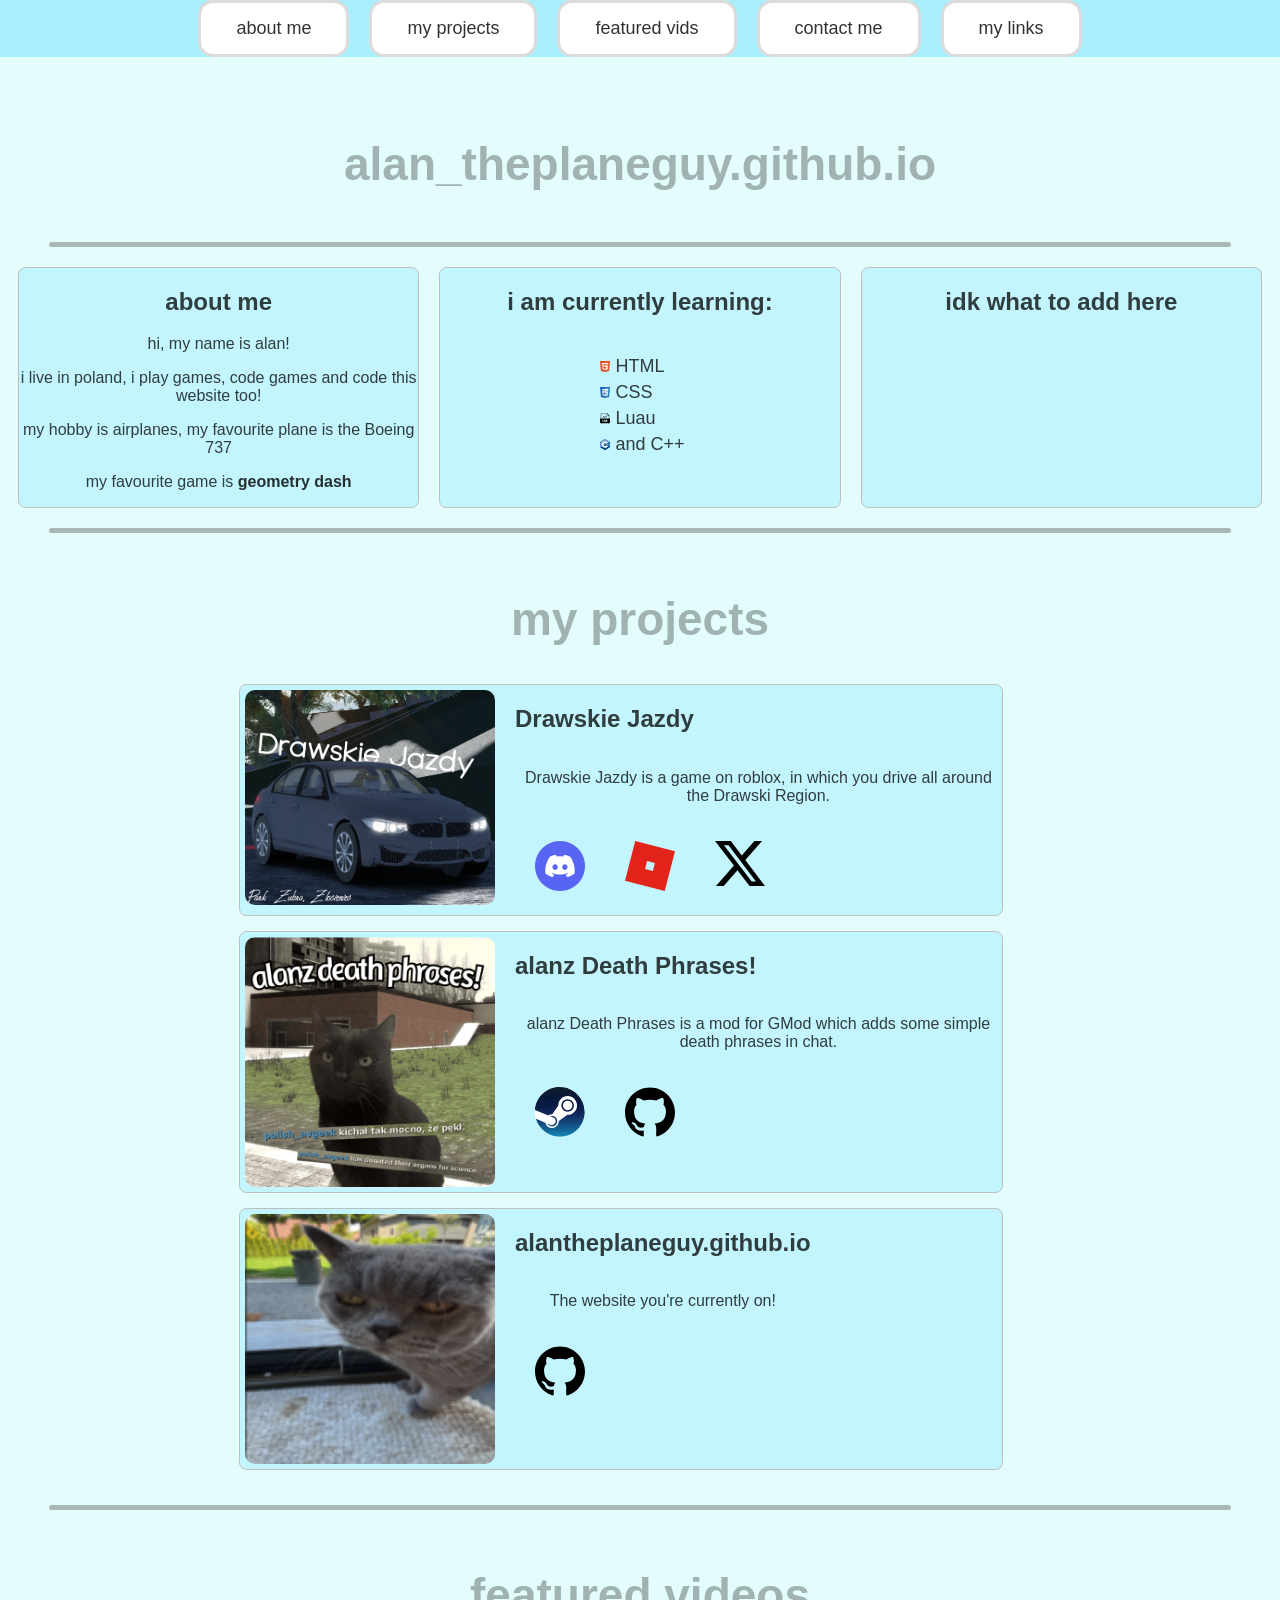
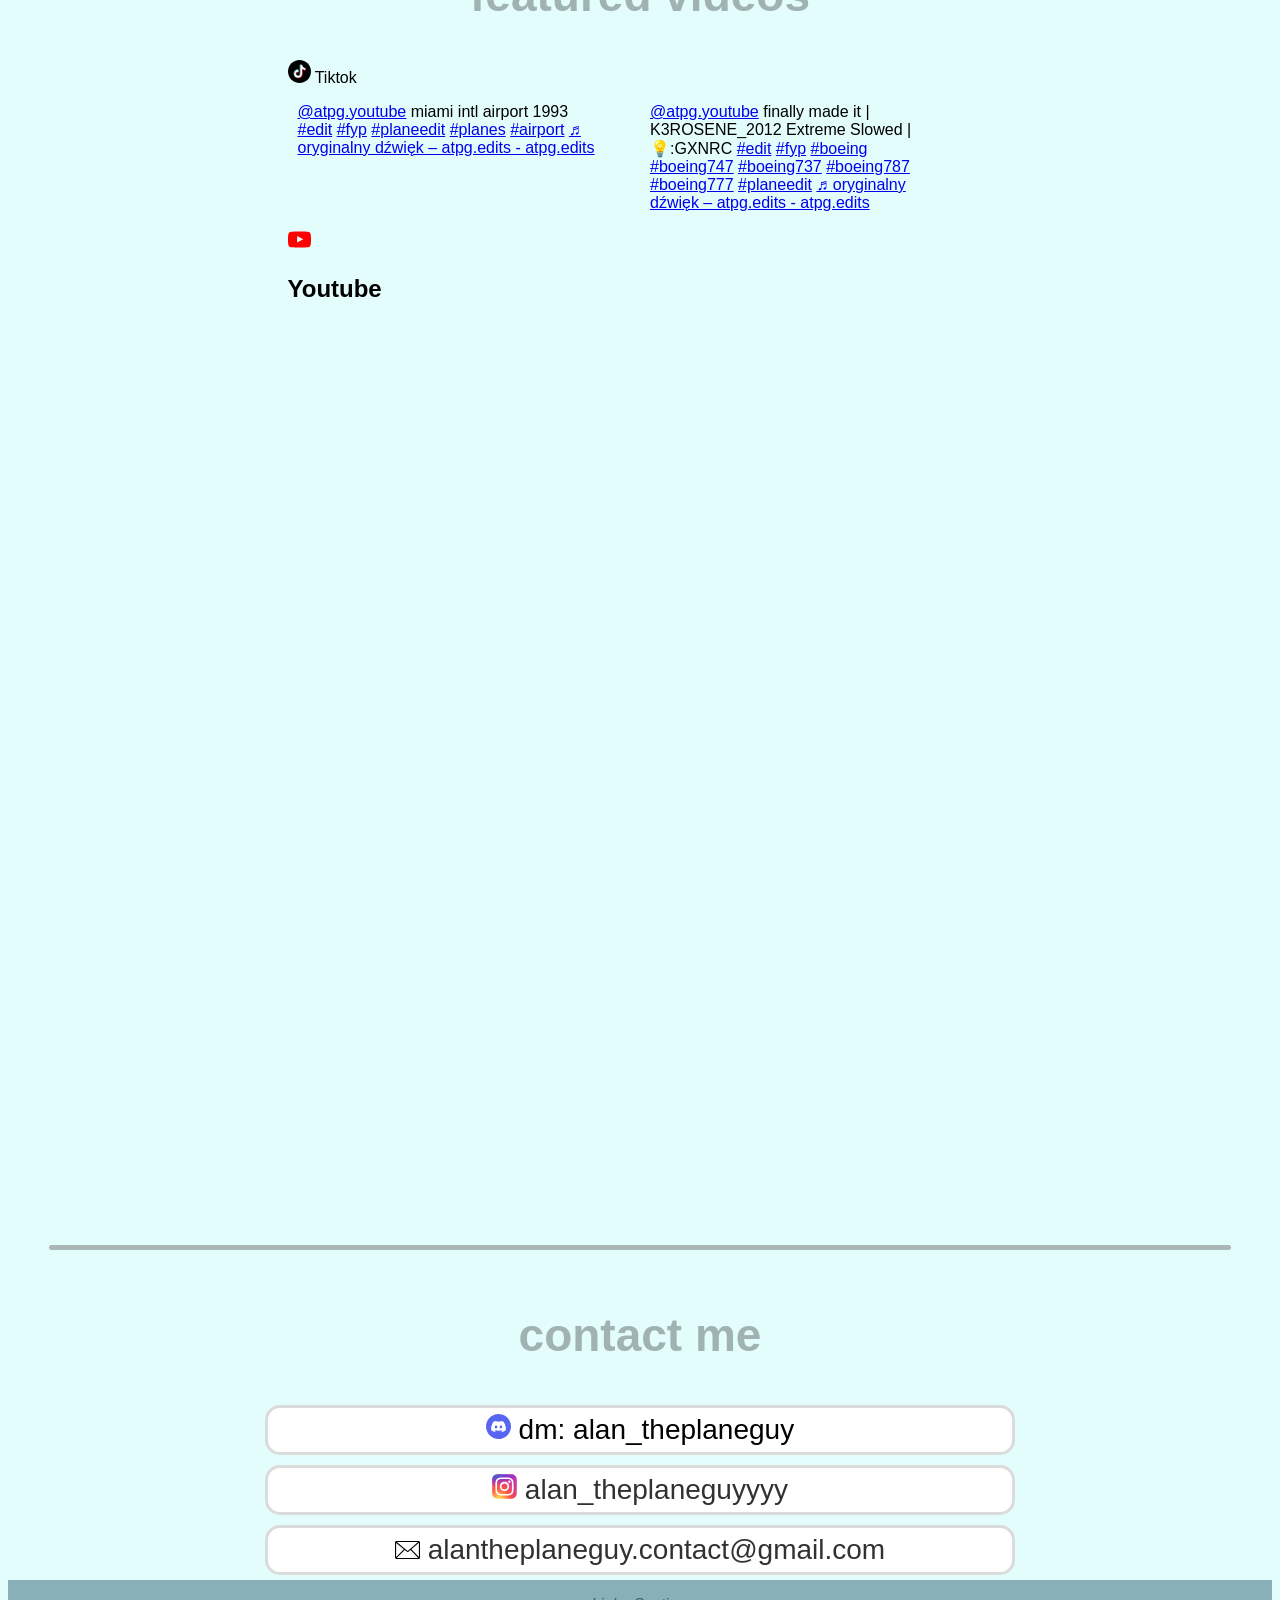
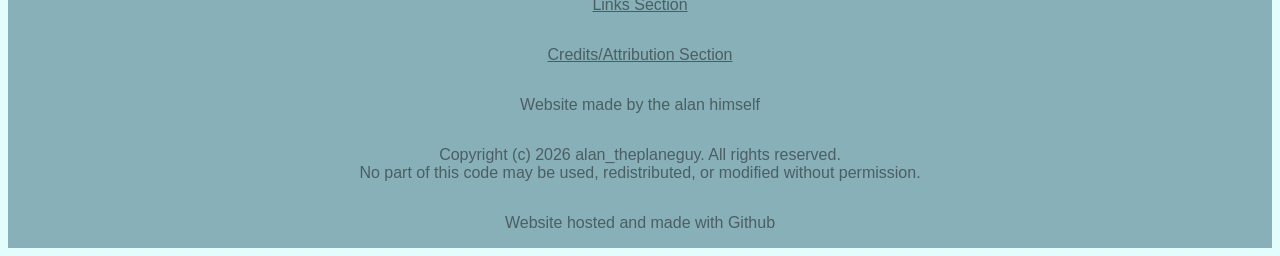
==== index.html @ 132adcf1 "added new links" ====
<!DOCTYPE html>
<html lang="en">
<head>
    <meta charset="UTF-8">
    <meta name="viewport" content="width=device-width, initial-scale=1.0">
    <title>alan_theplaneguy</title>
    <link rel="stylesheet" href="/assets/styles/index-styles.css">
    <link rel="icon" href="/assets/icons/favicon (1).ico">
</head>
<body>
    <header>
        <button class="headerbutton" id="aboutme"><a href="#aboutmesection" class="nobluelink">about me</a></button>
        <button class="headerbutton" id="projects"><a href="#myprojectspage" class="nobluelink">my projects</a></button>
        <button class="headerbutton" id="featuredvid"><a href="#featuredvidspage" class="nobluelink">featured vids</a></button>
        <button class="headerbutton" id="contact"><a href="#contactmepage" class="nobluelink">contact me</a></button>
        <button class="headerbutton" id="links"><a href="/links/" class="nobluelink">my links</a></button>
    </header>
    <main>
        <div class="main-container">
        <br><h1>alan_theplaneguy.github.io</h1>
            <hr class="divider">
            <section id="aboutmesection" class="aboutmesection">
                <article id="aboutme" class="aboutme">
                    <h2>about me</h2>
                    <p>hi, my name is alan!</p>
                    <p>i live in poland, i play games, code games and code this website too!</p>
                    <p>my hobby is airplanes, my favourite plane is the Boeing 737</p>
                    <p>my favourite game is <a class="nobluelink"href="https://geometrydash.com/"><b>geometry dash</b></a></p>
                </article>
                <article id="learning" class="aboutme">
                    <h2>i am currently learning:</h2>
                    <ul class="list_learning">
                       <li><image src="/assets/icons/html-icon.svg" width="10"> HTML</image></li>
                        <li><image src="/assets/icons/css-icon.svg" width="10"> CSS</image></li>
                        <li><image src="/assets/icons/lua-code-file-black-icon.svg" width="10"> Luau</image></li>
                        <li><image src="/assets/icons/c-plus-plus-programming-language-icon.svg" width="10"> and C++</image></li>
                    </ul>
                </article>
                <article class="aboutme" id="idk">
                    <h2>idk what to add here</h2>
                </article>
            </section>
            <hr class="divider">
            <section class="myprojectspage" id="myprojectspage">
                <H1>my projects</H1>
                <article class="project">
                    <image src="/assets/icons/logo 2.png" width="250px" class="projectlogo"></image>
                    <div class="projectinfo">
                        <h2 class="projectname">Drawskie Jazdy</h2>
                        <p>Drawskie Jazdy is a game on roblox, in which you drive all around the Drawski Region.</p>
                        <div class="divlinks">
                            <a href="https://discord.gg/pBj2AbWa4a" class="linkproject" target="_blank"><image src="/assets/icons/discord-round-color-icon.svg" width="50"></image></a>
                            <a href="https://www.roblox.com/games/13662614888/Drawskie-Jazdy" class="linkproject" target="_blank"><image src="/assets/icons/roblox-icon.svg" width="50"></image></a>
                            <a href="https://x.com/drjazdyofficial" class="linkproject" target="_blank"><image src="/assets/icons/x-social-media-black-icon.svg" width="50"></image></a>
                        </div>
                    </div>
                </article>
                <article class="project">
                    <image src="/assets/icons/alanzdeathphrases (1).png" width="250px" class="projectlogo"></image>
                    <div class="projectinfo">
                        <h2 class="projectname">alanz Death Phrases!</h2>
                        <p>alanz Death Phrases is a mod for GMod which adds some simple death phrases in chat.</p>
                        <div class="divlinks">
                            <a href="https://steamcommunity.com/sharedfiles/filedetails/?id=3716630164" class="linkproject" target="_blank"><image src="/assets/icons/steam-icon.svg" width="50"></image></a>
                            <a href="https://github.com/alantheplaneguy/alanz_death_phrases" class="linkproject" target="_blank"><image src="/assets/icons/github-icon.svg" width="50"></image></a>
                        </div>
                    </div>
                </article>
                <article class="project">
                    <image src="/assets/icons/favicon (1).ico" width="250px" class="projectlogo"></image>
                    <div class="projectinfo">
                        <h2 class="projectname">alantheplaneguy.github.io</h2>
                        <p>The website you're currently on!</p>
                        <div class="divlinks">
                            <a href="https://github.com/alantheplaneguy/alantheplaneguy.github.io" class="linkproject" target="_blank"><image src="/assets/icons/github-icon.svg" width="50"></image></a>
                        </div>
                    </div>
                </article>
            </section>
            <hr class="divider">
            <section class="featuredvidspage" id="featuredvidspage">
                <h1>featured videos</h1>
                <img src="/assets/icons/tiktok-circle-icon.svg" width="23px"> Tiktok</img>
                <div class="tiktokvids">
                    <blockquote class="tiktok-embed" cite="https://www.tiktok.com/@atpg.youtube/video/7612339380472057110" data-video-id="7612339380472057110" style="max-width: 302.5px;min-width: 162.5px;" > <section> <a target="_blank" title="@atpg.youtube" href="https://www.tiktok.com/@atpg.youtube?refer=embed">@atpg.youtube</a> miami intl airport 1993 <a title="edit" target="_blank" href="https://www.tiktok.com/tag/edit?refer=embed">#edit</a>  <a title="fyp" target="_blank" href="https://www.tiktok.com/tag/fyp?refer=embed">#fyp</a> <a title="planeedit" target="_blank" href="https://www.tiktok.com/tag/planeedit?refer=embed">#planeedit</a> <a title="planes" target="_blank" href="https://www.tiktok.com/tag/planes?refer=embed">#planes</a> <a title="airport" target="_blank" href="https://www.tiktok.com/tag/airport?refer=embed">#airport</a> <a target="_blank" title="♬ oryginalny dźwięk – atpg.edits - atpg.edits" href="https://www.tiktok.com/music/oryginalny-dźwięk-–-atpgedits-7612339407684635414?refer=embed">♬ oryginalny dźwięk – atpg.edits - atpg.edits</a> </section> </blockquote> <script async src="https://www.tiktok.com/embed.js"></script>
                    <blockquote class="tiktok-embed" cite="https://www.tiktok.com/@atpg.youtube/video/7565917881108581654" data-video-id="7565917881108581654" style="max-width: 302.5px;min-width: 162.5px;" > <section> <a target="_blank" title="@atpg.youtube" href="https://www.tiktok.com/@atpg.youtube?refer=embed">@atpg.youtube</a> finally made it | K3ROSENE_2012 Extreme Slowed |💡:GXNRC <a title="edit" target="_blank" href="https://www.tiktok.com/tag/edit?refer=embed">#edit</a> <a title="fyp" target="_blank" href="https://www.tiktok.com/tag/fyp?refer=embed">#fyp</a> <a title="boeing" target="_blank" href="https://www.tiktok.com/tag/boeing?refer=embed">#boeing</a> <a title="boeing747" target="_blank" href="https://www.tiktok.com/tag/boeing747?refer=embed">#boeing747</a> <a title="boeing737" target="_blank" href="https://www.tiktok.com/tag/boeing737?refer=embed">#boeing737</a> <a title="boeing787" target="_blank" href="https://www.tiktok.com/tag/boeing787?refer=embed">#boeing787</a> <a title="boeing777" target="_blank" href="https://www.tiktok.com/tag/boeing777?refer=embed">#boeing777</a> <a title="planeedit" target="_blank" href="https://www.tiktok.com/tag/planeedit?refer=embed">#planeedit</a> <a target="_blank" title="♬ oryginalny dźwięk – atpg.edits - atpg.edits" href="https://www.tiktok.com/music/oryginalny-dźwięk-–-atpgedits-7565917896883358467?refer=embed">♬ oryginalny dźwięk – atpg.edits - atpg.edits</a> </section> </blockquote> <script async src="https://www.tiktok.com/embed.js"></script>
                </div>
                <img src="/assets/icons/youtube-color-icon.svg" width="23px"><h2> Youtube</h2>
                <iframe width="100%" height="447" src="https://www.youtube.com/embed/-WZX5RlYn74" title="𝒪𝐿𝐻𝒜 𝑀𝐸𝒩𝒮𝒜𝒢𝐸𝑀 (𝒮𝐿𝒪𝒲𝐸𝒟)" frameborder="0" allow="accelerometer; autoplay; clipboard-write; encrypted-media; gyroscope; picture-in-picture; web-share" referrerpolicy="strict-origin-when-cross-origin" allowfullscreen></iframe>
                <iframe width="100%" height="447" src="https://www.youtube.com/embed/l5VG5KeiKns" title="goin #classic today 🎻" frameborder="0" allow="accelerometer; autoplay; clipboard-write; encrypted-media; gyroscope; picture-in-picture; web-share" referrerpolicy="strict-origin-when-cross-origin" allowfullscreen></iframe>
            </section>
            <hr class="divider">
            <section class="contactmepage" id="contactmepage">
                <H1>contact me</H1>
                <div class="contact-container">
                    <button class="contactmelink"><img src="assets/icons/discord-round-color-icon.svg" width="25px"> dm: alan_theplaneguy</button>
                    <button class="contactmelink"><a href="https://www.instagram.com/alan_theplaneguyyyy/" class="nobluelink" target="_blank"><img src="assets/icons/ig-instagram-icon.svg" width="25px"> alan_theplaneguyyyy</a></button>
                    <button class="contactmelink"><img src="assets/icons/envelope-line-icon.svg" width="25px"><a href="mailto:alantheplaneguy.contact@gmail.com" class="nobluelink"> alantheplaneguy.contact@gmail.com</a></button>
                </div>
            </section>
        </div>
    <footer>
        <a class="footerlinks" href="/links/"><p>Links Section</p></a>
        <a class="footerlinks" href="/attributions/"><p>Credits/Attribution Section</p></a>
        <a class="footerlinks"><p>Website made by the alan himself</p></a>
        <a class="footerlinks"><p>Copyright (c) 2026 alan_theplaneguy. All rights reserved. <br>No part of this code may be used, redistributed, or modified without permission.</p></a>
        <a class="footerlinks"><p>Website hosted and made with Github</p></a>
    </footer>
    </main>
</body>
</html>
---- assets/styles/index-styles.css ----
html {
    background-color: rgba(74, 247, 238, 0.151);
    font-family: 'Franklin Gothic Medium', 'Arial Narrow', Arial, sans-serif;
}

body {
    padding-top: 80px;
}

.main-container {
    display: flex;
    flex-direction: column;
    align-items: center;
    width: 100%;
    max-width: 1500px;
    margin: 0 auto;
    padding: 0 10px;
    box-sizing: border-box;
}

h1 {
    text-align: center;
    font-size: 46px;
    font: bold;
    color: rgba(0, 0, 0, 0.295);
    transition: transform 0.2s ease-in-out;
}

h1:hover {
    transform: scale(1.05);
}

header {
    align-items: center;
    justify-content: center;
    display: flex;
    position: fixed;
    top: 0;
    left: 0;
    width: 100%;
    z-index: 1000;
    background-color: rgba(87, 216, 255, 0.406);
    padding: 10px 0,
}

.headerbutton {
    appearance: none;
    margin: 0px 10px;
    padding: 15px 35px;
    border: 3px solid rgba(193, 193, 193, 0.571) !important;
    border-radius: 15px;
    font-size: large;
    border: 10px;
    background-color: rgb(255, 255, 255);
    transition: transform 0.2s ease-in-out;
}

.headerbutton:hover {
    transform: scale(1.05)
}

.divider {
    border: none;
    height: 5px;
    background-color: rgba(128, 128, 128, 0.555);
    border-radius: 10px;
    margin: 20px 0;
    width: 95%;
    max-width: 1500px;
}

article {
    border: 1.5px rgb(190, 190, 190) solid;
    border-radius: 7.5px;
    background-color: rgba(87, 216, 255, 0.235);
    text-align: center;
    color: rgba(0, 0, 0, 0.751);
    max-width: 500px;
    transition: transform 0.2s ease-in-out;
    
}

article:hover {
    transform: scale(1.025)
}

.aboutme {
    text-align: center;
}

.nobluelink:link {
    text-decoration: none;
    color: rgba(0, 0, 0, 0.808)
}

.nobluelink:visited {
    text-decoration: none;
    color: rgba(0, 0, 0, 0.808)
}

p {
    font-style: normal;
}

li {
    margin: 5px;
    font-size: 18px;
}

.list_learning {
    display: inline-block;
    text-align: left;
    list-style-type: none;
    padding: 0 0 0 5px;
}

article {
    flex: 1;
}

.aboutmesection {
    display: flex;
    flex-wrap: wrap;
    justify-content: center;
    gap: 20px;
    width: 100%;
}

.projectlogo {
    margin: 5px 5px;
    border-radius: 10px;
}

.projecttext {
    text-align: center;
    display: flex;
}

.project {
    display: flex;
    align-items: flex-start;
    gap: 15px;
    flex-direction: row;
    width: 95%;
    max-width: 800px;
    margin: 15px 0;
}


.projectname {
    display: flex;
}

.projectinfo {
    display: flex;
    flex-direction: column;
    text-align: center;
}

.divlinks {
    display: flex;
    flex-direction: row;
}

.linkproject {
    transition: transform 0.2s;
    margin: 20px;
}

.linkproject:hover {
    transform: scale(1.2);
}

.tiktok-embed {
    display: flex;
    flex-direction: row;
    margin-left: 10px;
}

.tiktokvids {
    display: flex;
    flex-direction: row;
}

.contact-container{
    display: flex;
    flex-direction: column;
}

.contactmelink {
    margin: 5px 10px;
    width: 750px;
    height: 50px;
    border: 3px solid rgba(193, 193, 193, 0.571) !important;
    border-radius: 15px;
    background-color: white;
    transition: transform 0.2s ease-in-out;
    font-size: 28px;
}

.contactmelink:hover {
    transform: scale(1.05);
}

footer {
    background-color: rgba(0, 65, 85, 0.406);
    display: flex;
    flex-direction: column;
    text-align: center;
}

.footerlinks {
    color: rgba(33, 33, 33, 0.571)
}
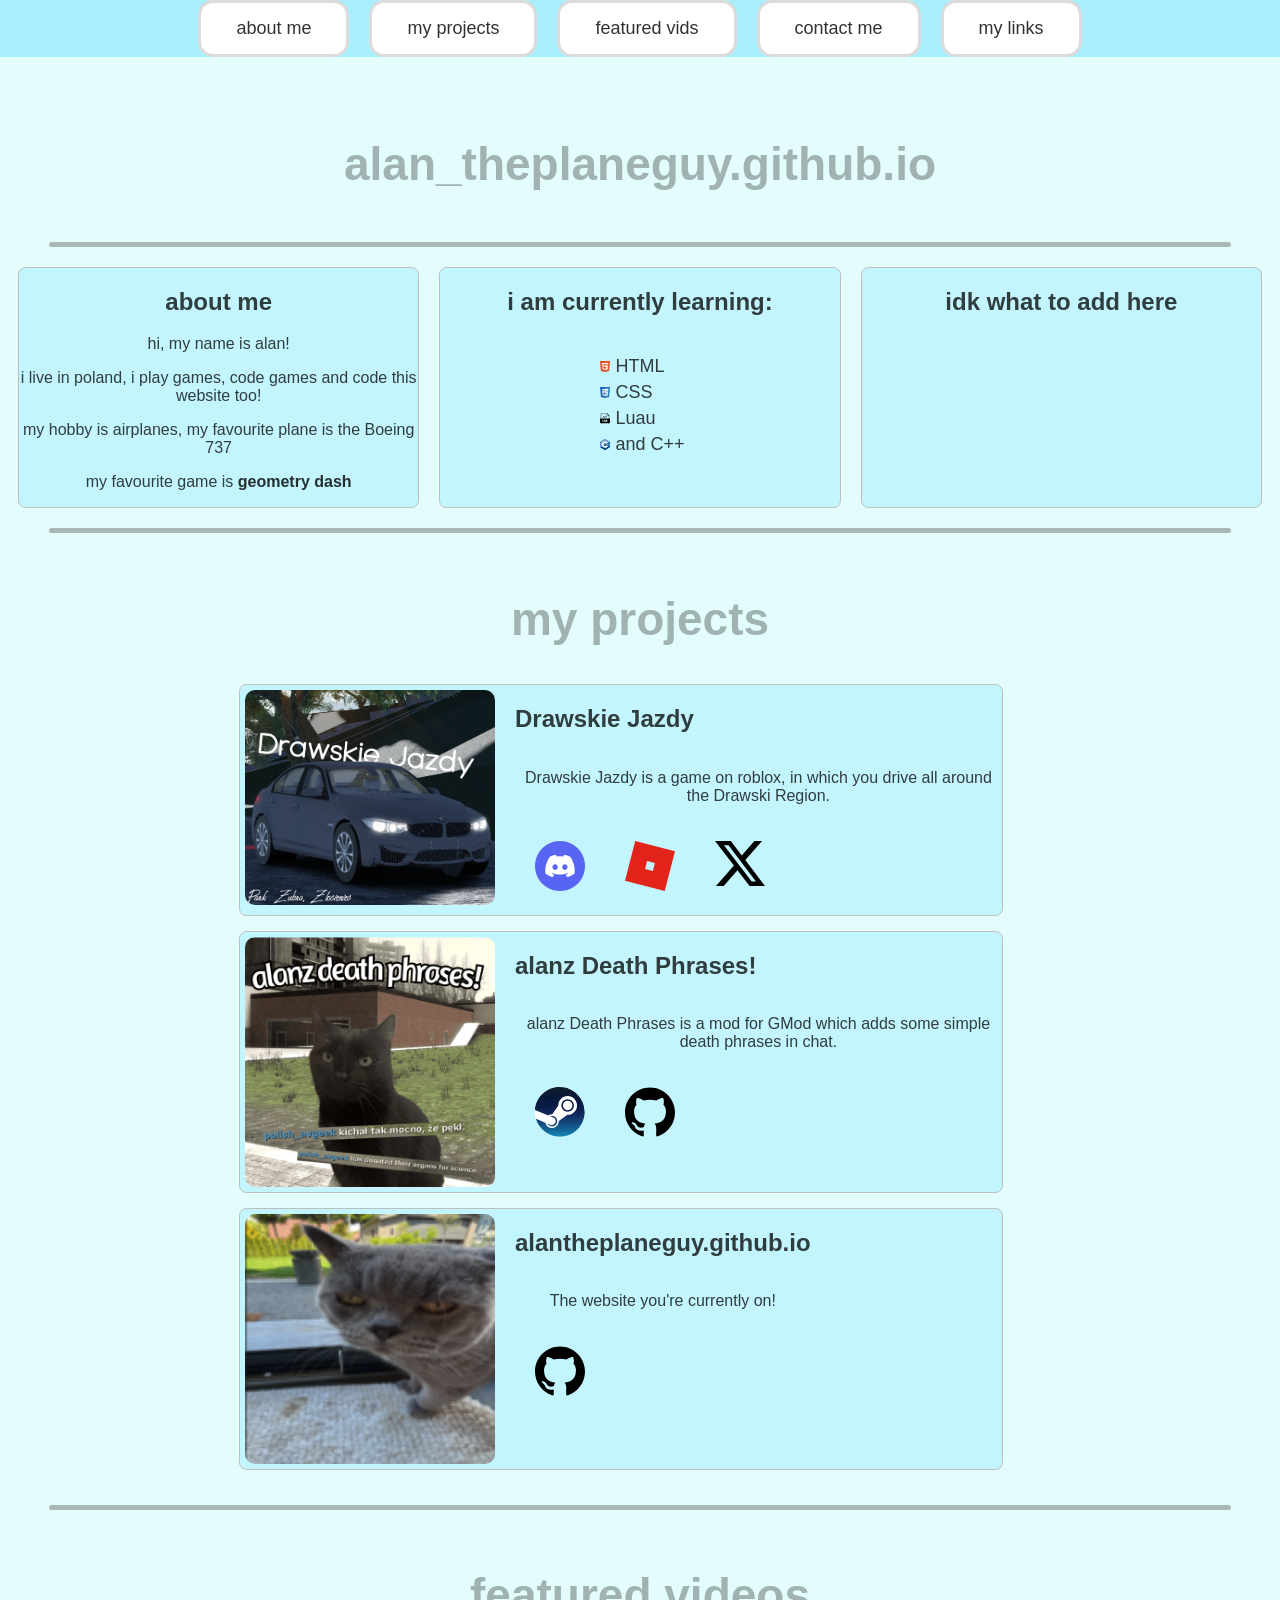
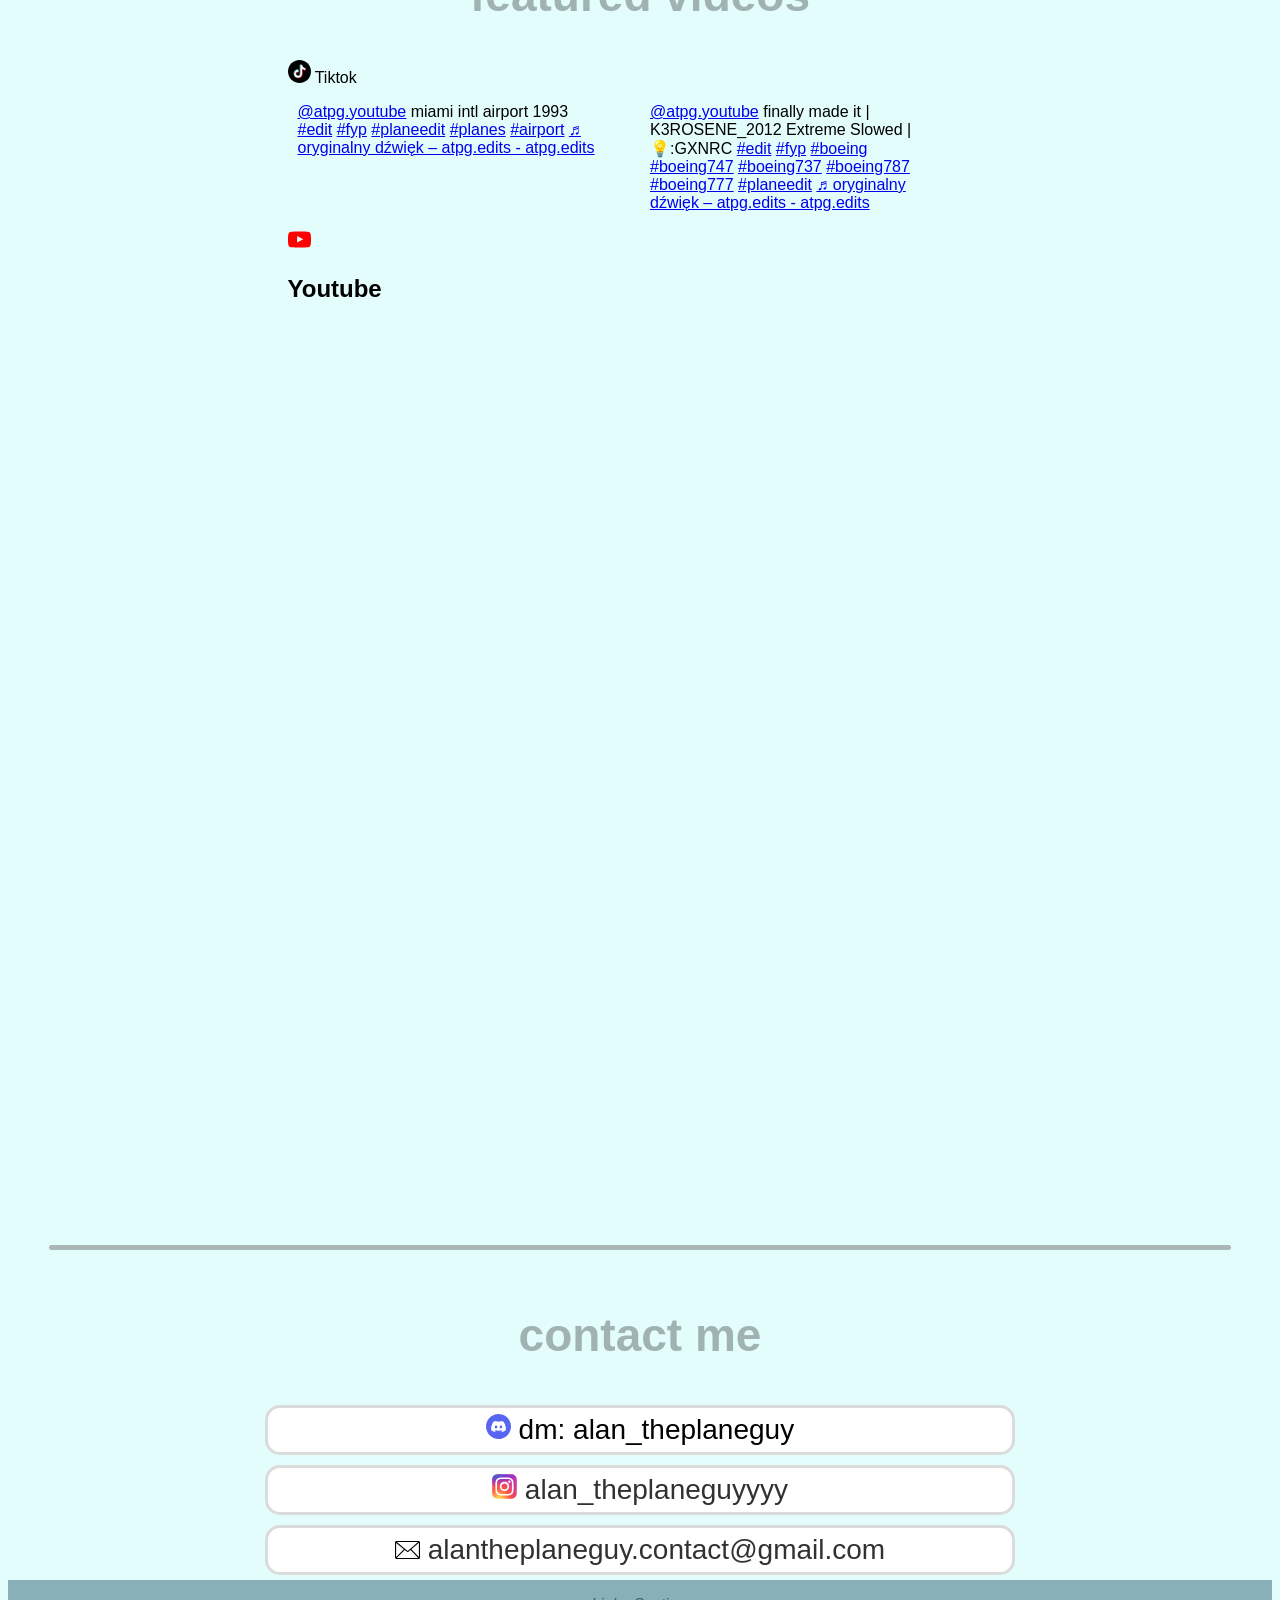
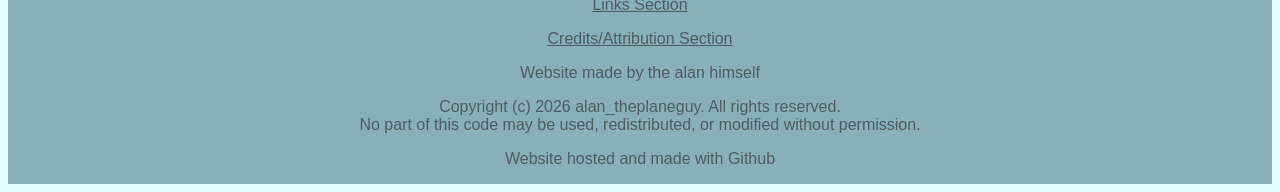
==== commit 5f95166c: "tried to make embed for website" ====
--- a/index.html
+++ b/index.html
@@ -100,11 +100,13 @@
             </section>
         </div>
     <footer>
-        <a class="footerlinks" href="/links/"><p>Links Section</p></a>
-        <a class="footerlinks" href="/attributions/"><p>Credits/Attribution Section</p></a>
-        <a class="footerlinks"><p>Website made by the alan himself</p></a>
-        <a class="footerlinks"><p>Copyright (c) 2026 alan_theplaneguy. All rights reserved. <br>No part of this code may be used, redistributed, or modified without permission.</p></a>
-        <a class="footerlinks"><p>Website hosted and made with Github</p></a>
+        <div class="footerdiv">
+            <a class="footerlinks" href="/links/"><p>Links Section</p></a>
+            <a class="footerlinks" href="/attributions/"><p>Credits/Attribution Section</p></a>
+            <a class="footerlinks"><p>Website made by the alan himself</p></a>
+            <a class="footerlinks"><p>Copyright (c) 2026 alan_theplaneguy. All rights reserved. <br>No part of this code may be used, redistributed, or modified without permission.</p></a>
+            <a class="footerlinks"><p>Website hosted and made with Github</p></a>
+        </div>
     </footer>
     </main>
 </body>
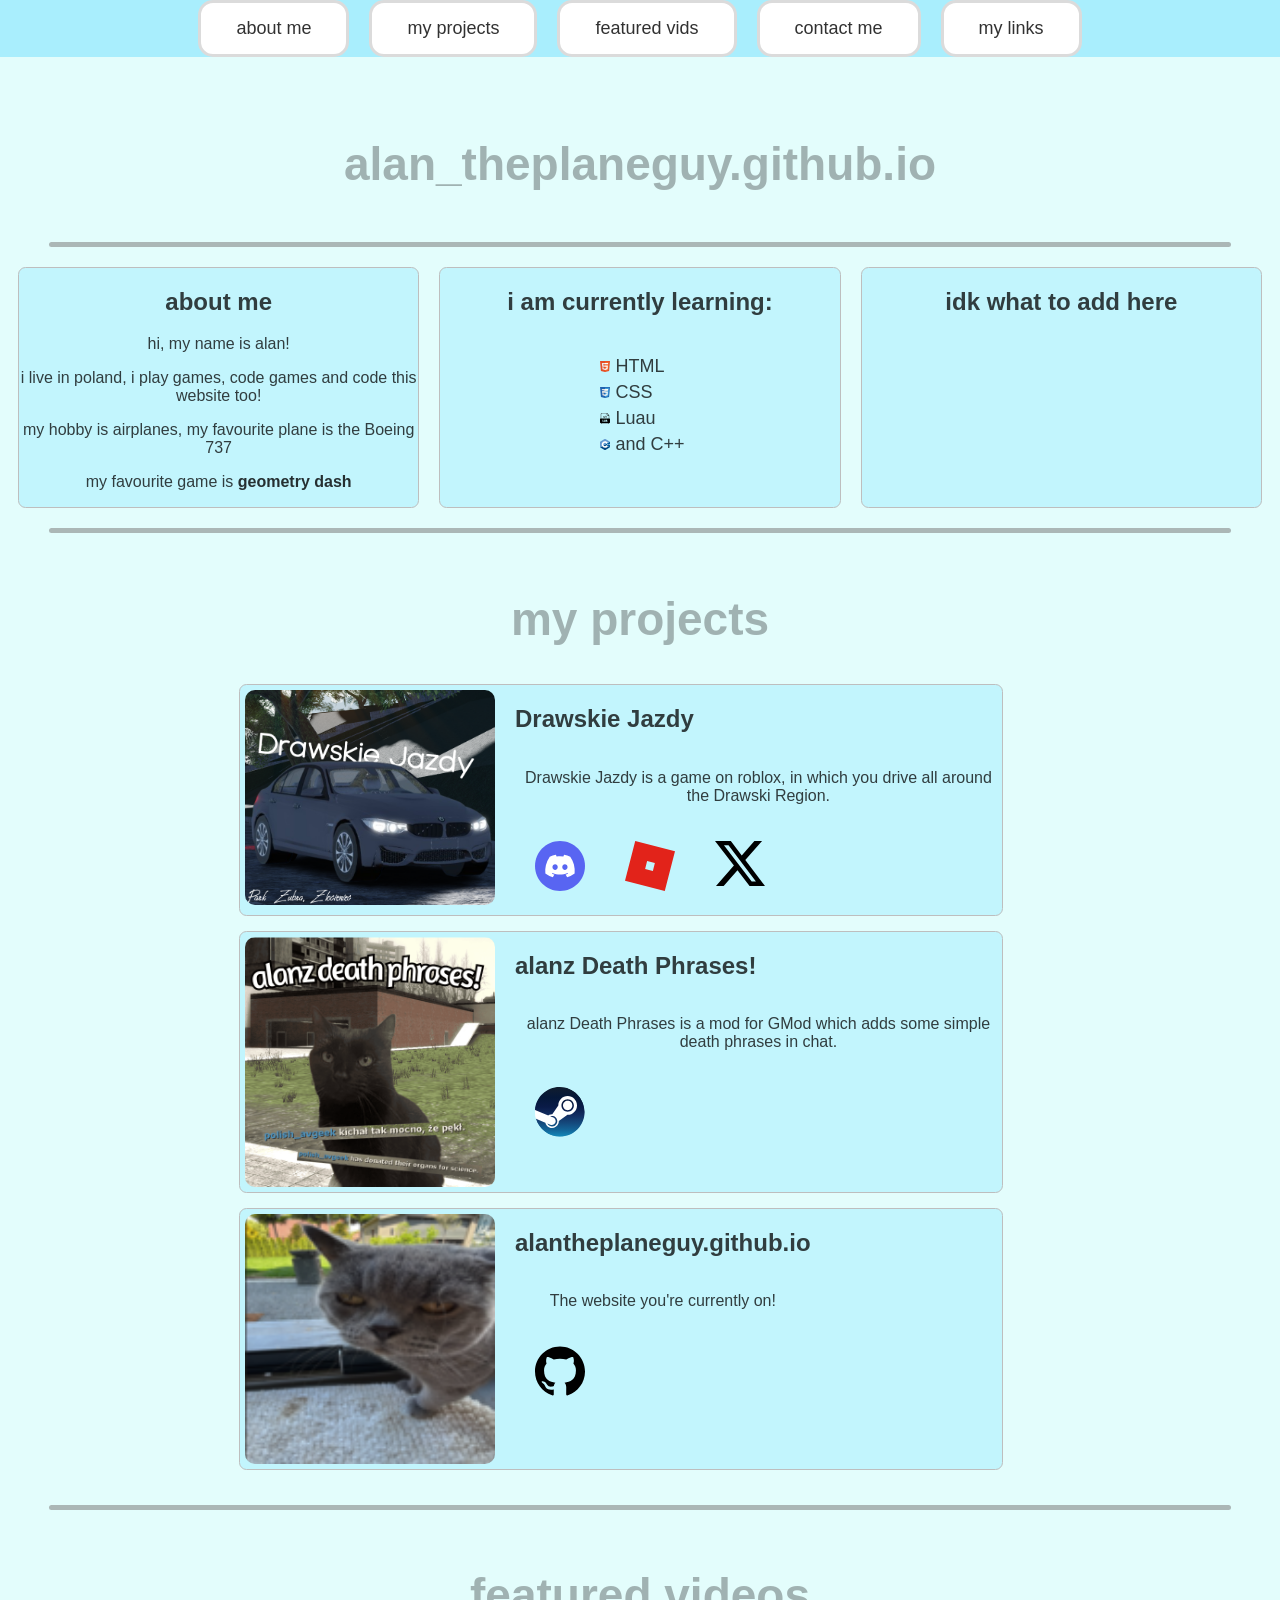
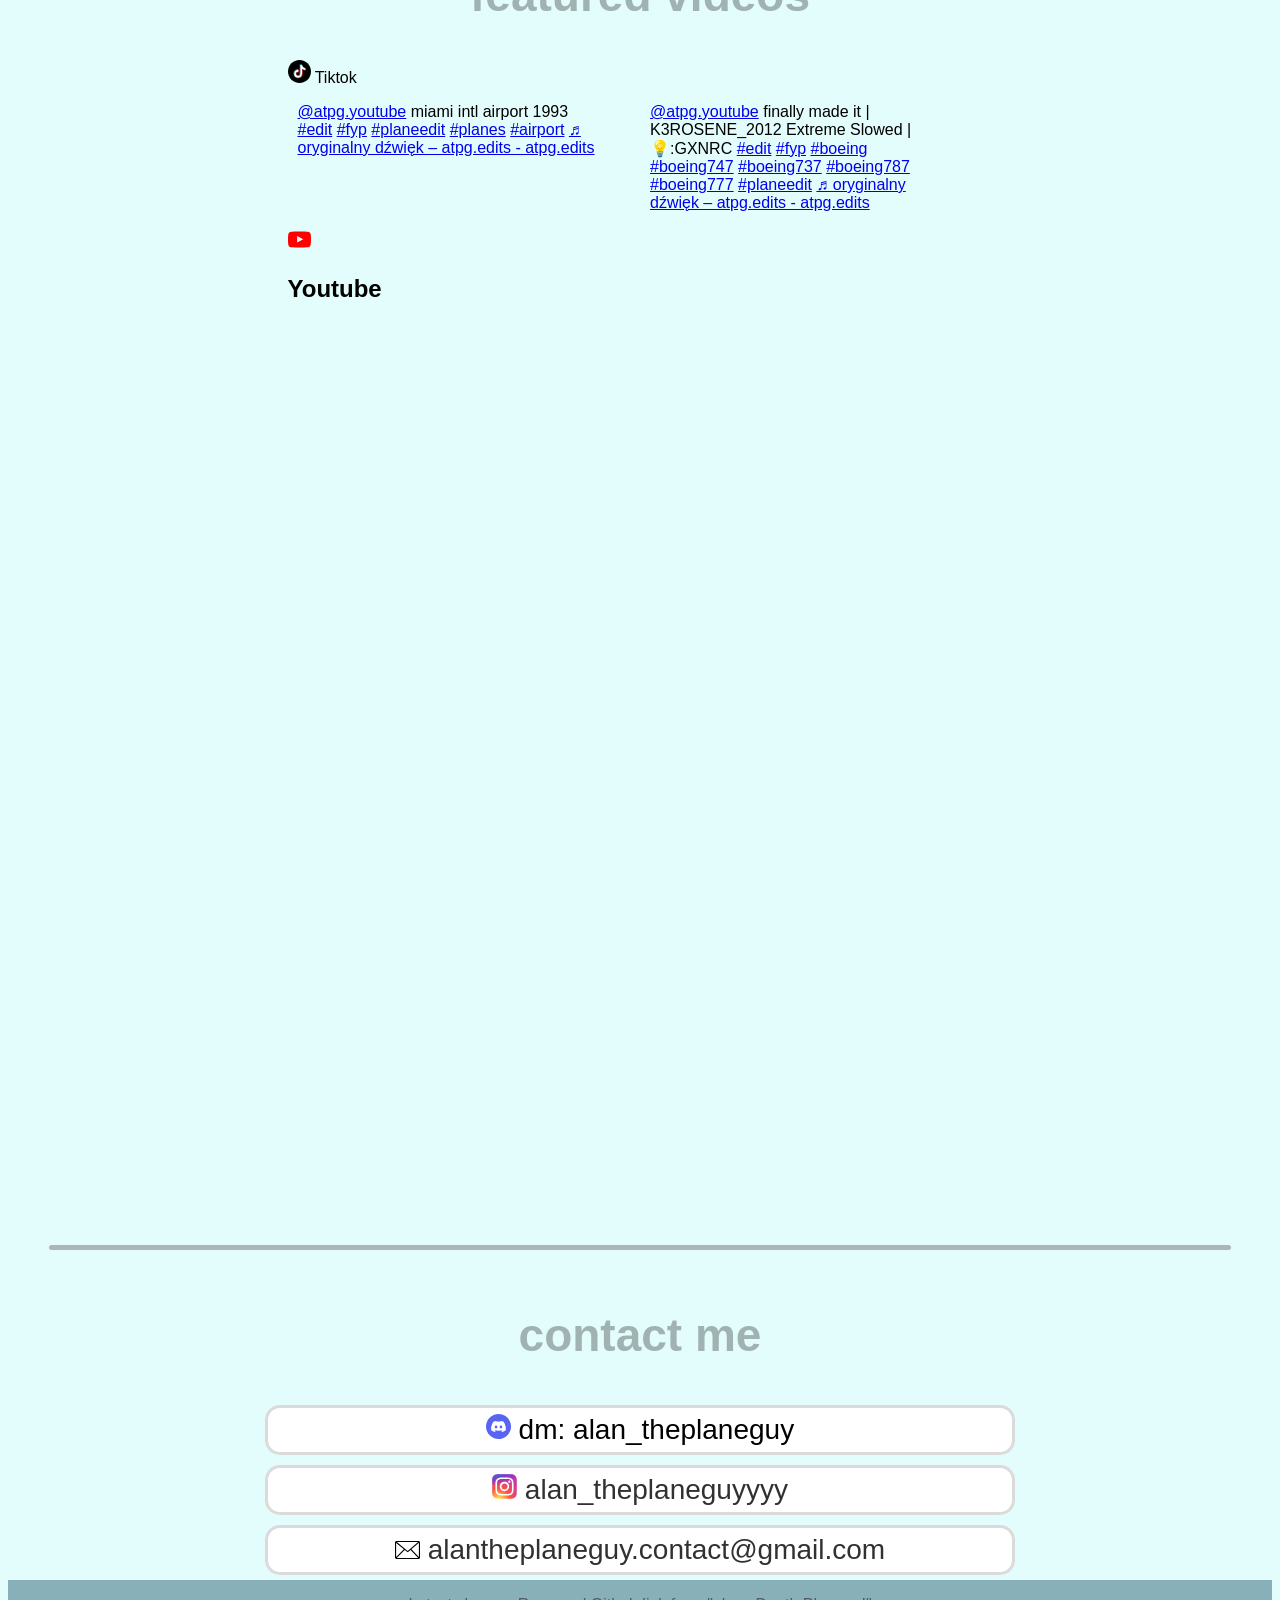
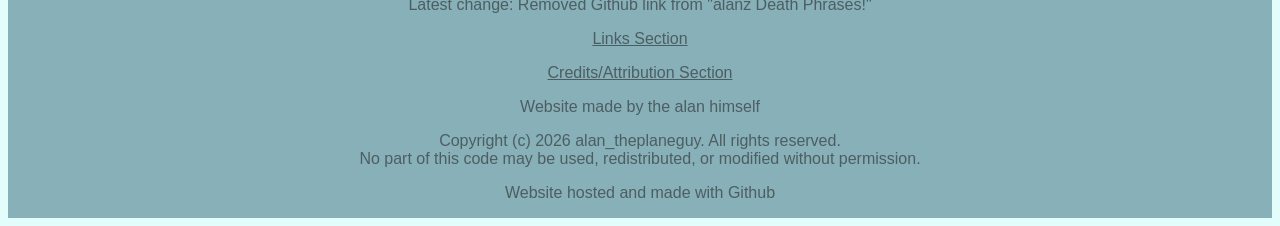
==== commit ca66f2bd: "removed github link from alanz death phrases and added last change text in the footer" ====
--- a/index.html
+++ b/index.html
@@ -6,6 +6,13 @@
     <title>alan_theplaneguy</title>
     <link rel="stylesheet" href="/assets/styles/index-styles.css">
     <link rel="icon" href="/assets/icons/favicon (1).ico">
+    <meta property="og:site_name" content="alantheplaneguy.github.io">
+    <meta property="og:title" content="welcome to alantheplaneguy.github.io!">
+    <meta property="og:description" content="here you can find some information about me, my links, my projects and ways to contact me too!">
+    <meta property="og:url" content="https://alantheplaneguy.github.io">
+    <meta property="og:image" content="https://alantheplaneguy.github.io/assets/icons/faviconbutjpeg.jpeg">
+    <meta name="twitter:card" content="summary_large_image">
+    <meta name="theme-color" content="#c2f5fd">
 </head>
 <body>
     <header>
@@ -62,7 +69,6 @@
                         <p>alanz Death Phrases is a mod for GMod which adds some simple death phrases in chat.</p>
                         <div class="divlinks">
                             <a href="https://steamcommunity.com/sharedfiles/filedetails/?id=3716630164" class="linkproject" target="_blank"><image src="/assets/icons/steam-icon.svg" width="50"></image></a>
-                            <a href="https://github.com/alantheplaneguy/alanz_death_phrases" class="linkproject" target="_blank"><image src="/assets/icons/github-icon.svg" width="50"></image></a>
                         </div>
                     </div>
                 </article>
@@ -101,6 +107,7 @@
         </div>
     <footer>
         <div class="footerdiv">
+            <a class="footerlinks"><p>Latest change: Removed Github link from "alanz Death Phrases!"</p></a>
             <a class="footerlinks" href="/links/"><p>Links Section</p></a>
             <a class="footerlinks" href="/attributions/"><p>Credits/Attribution Section</p></a>
             <a class="footerlinks"><p>Website made by the alan himself</p></a>
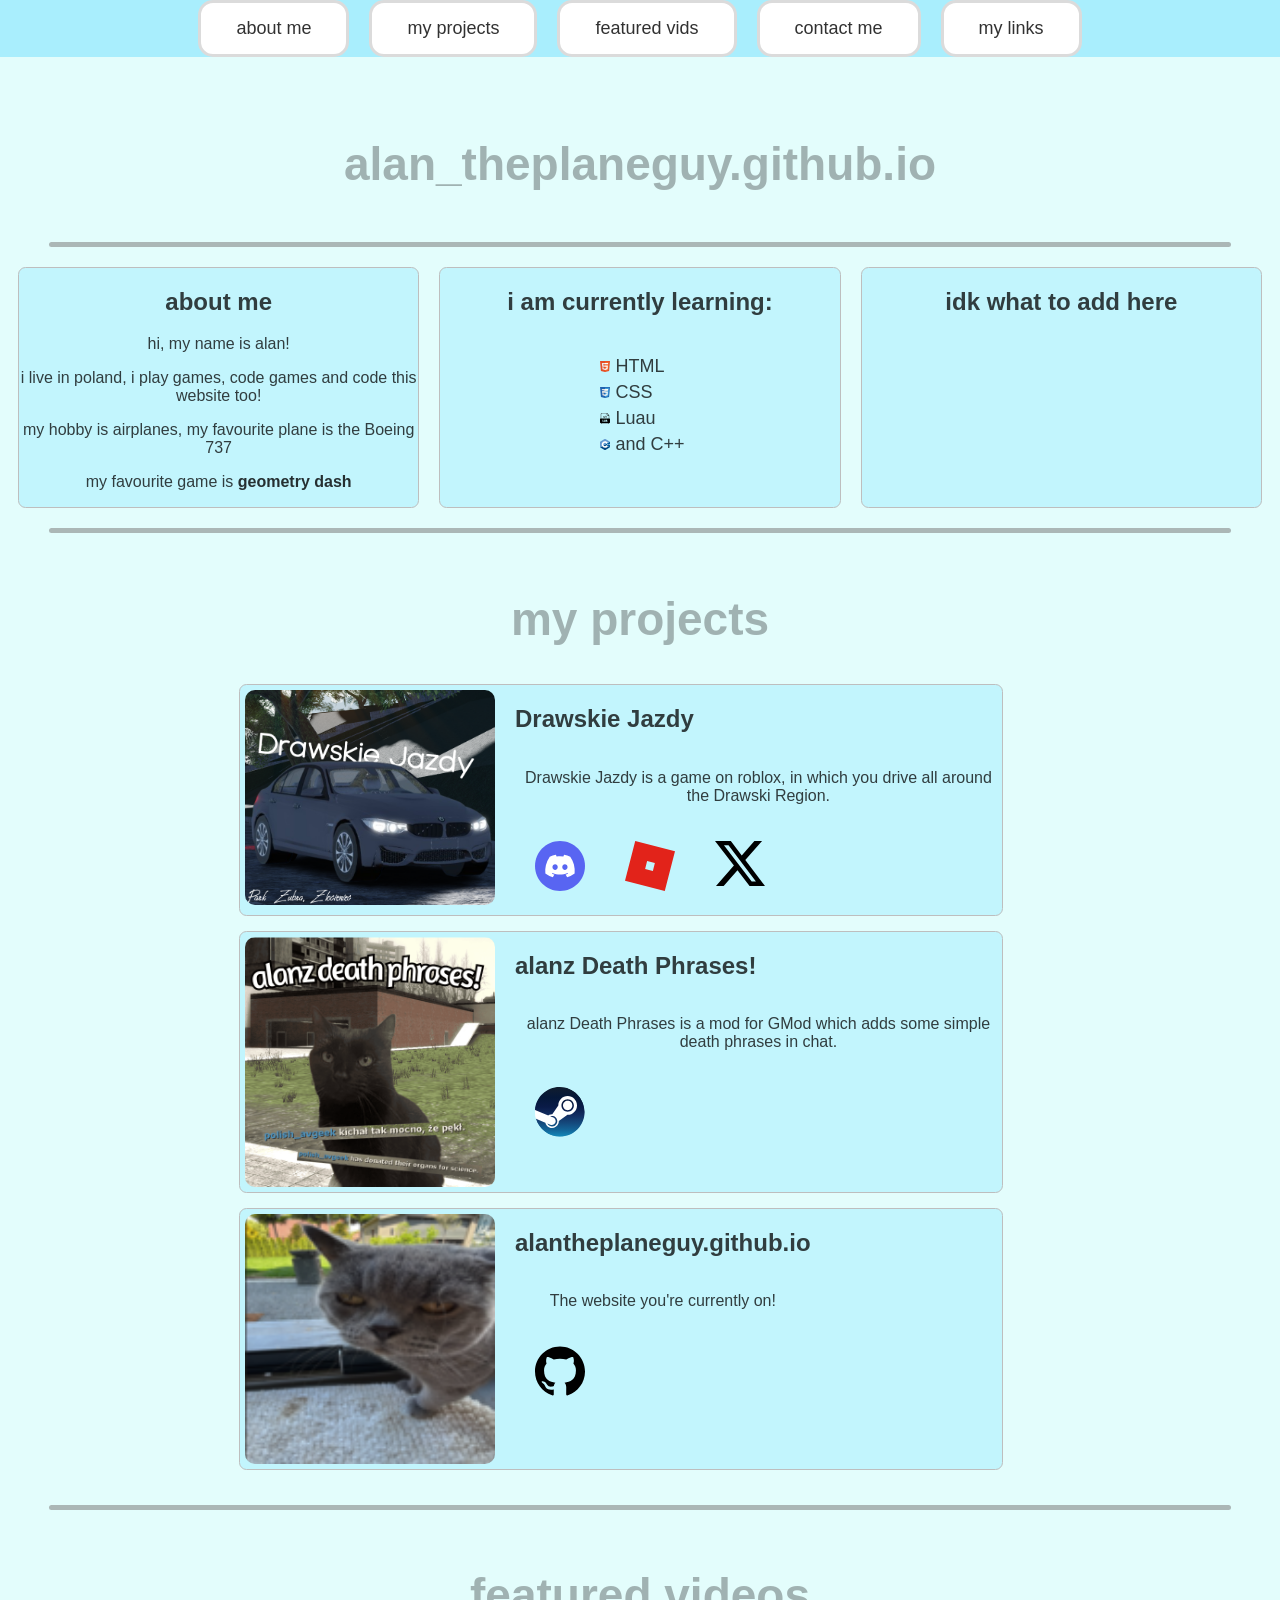
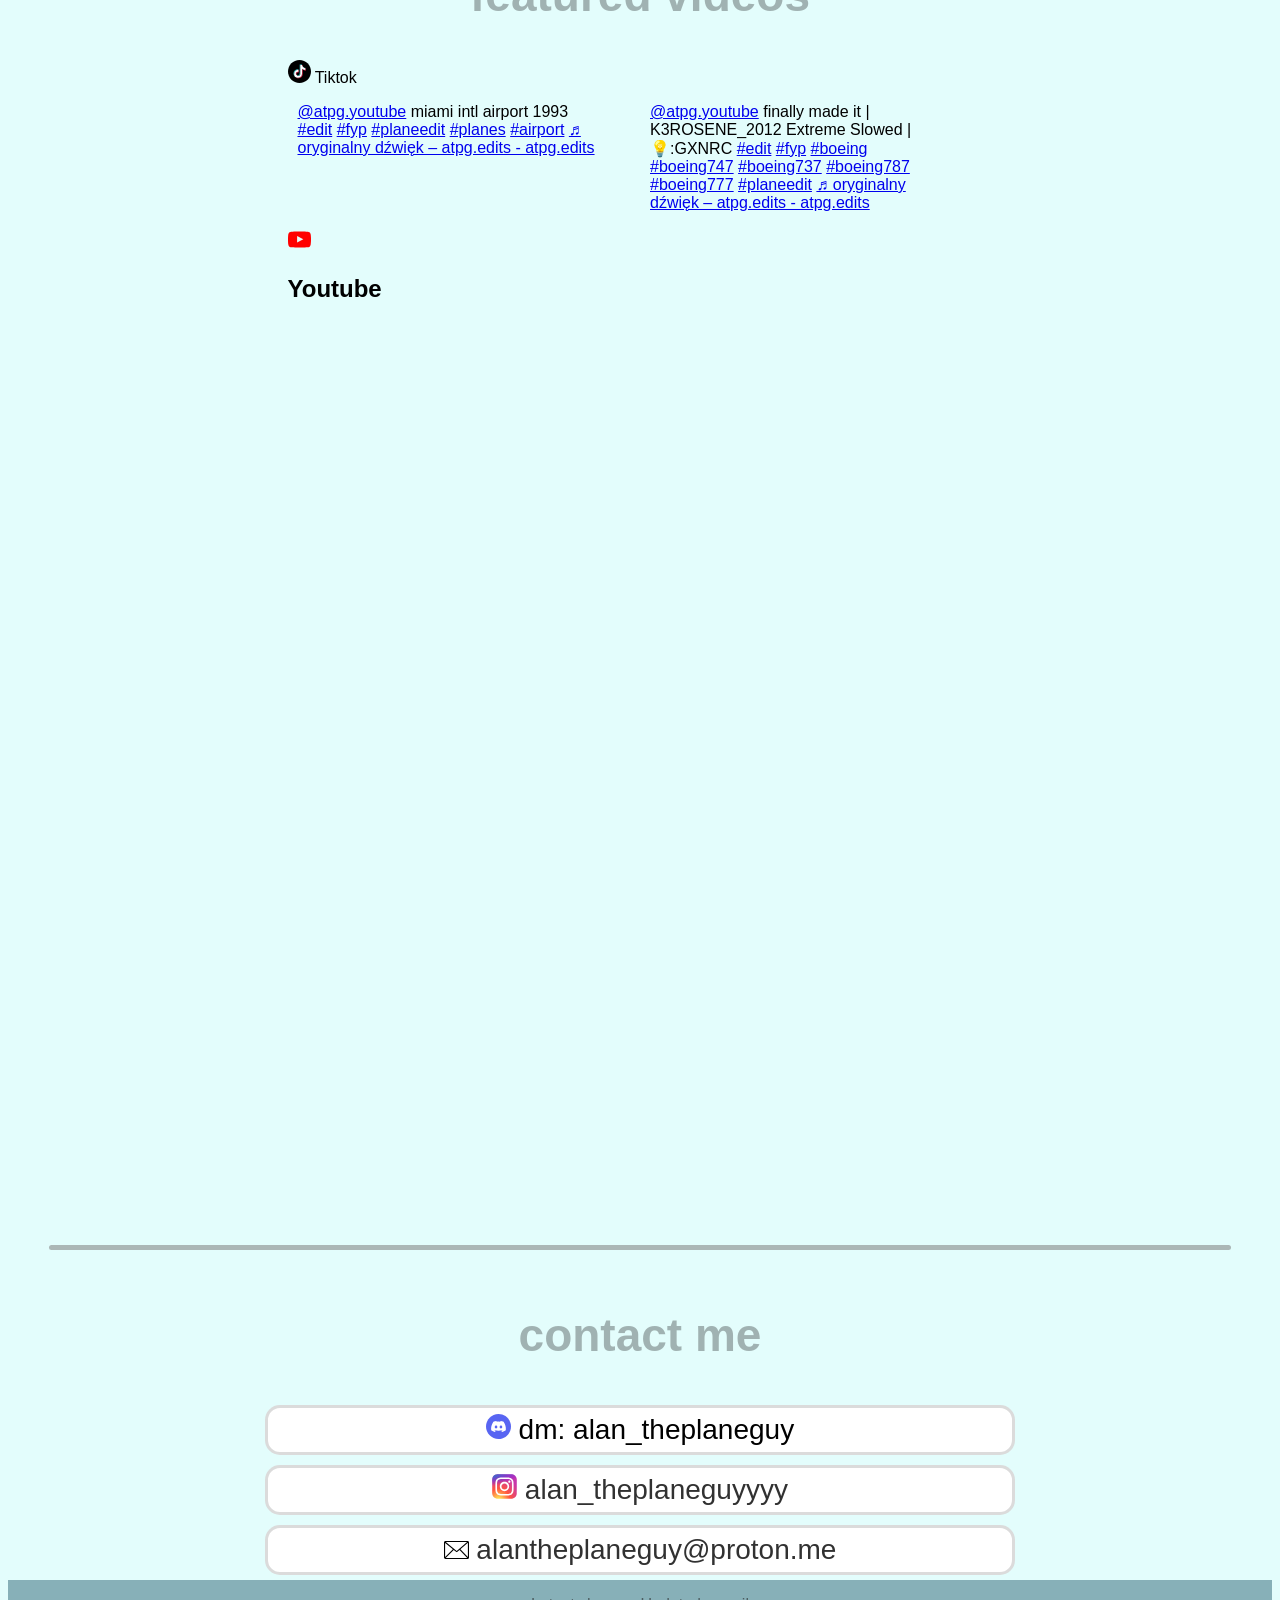
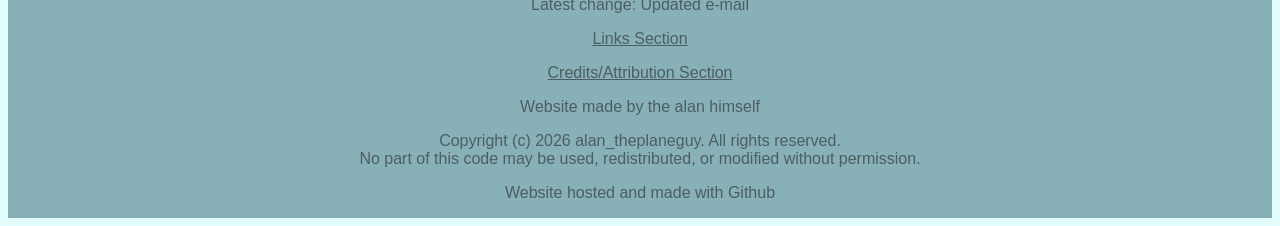
==== commit 2bf708d9: "updated e-mail" ====
--- a/index.html
+++ b/index.html
@@ -101,13 +101,13 @@
                 <div class="contact-container">
                     <button class="contactmelink"><img src="assets/icons/discord-round-color-icon.svg" width="25px"> dm: alan_theplaneguy</button>
                     <button class="contactmelink"><a href="https://www.instagram.com/alan_theplaneguyyyy/" class="nobluelink" target="_blank"><img src="assets/icons/ig-instagram-icon.svg" width="25px"> alan_theplaneguyyyy</a></button>
-                    <button class="contactmelink"><img src="assets/icons/envelope-line-icon.svg" width="25px"><a href="mailto:alantheplaneguy.contact@gmail.com" class="nobluelink"> alantheplaneguy.contact@gmail.com</a></button>
+                    <button class="contactmelink"><img src="assets/icons/envelope-line-icon.svg" width="25px"><a href="mailto:alantheplaneguy@proton.me" class="nobluelink"> alantheplaneguy@proton.me</a></button>
                 </div>
             </section>
         </div>
     <footer>
         <div class="footerdiv">
-            <a class="footerlinks"><p>Latest change: Removed Github link from "alanz Death Phrases!"</p></a>
+            <a class="footerlinks"><p>Latest change: Updated e-mail</p></a>
             <a class="footerlinks" href="/links/"><p>Links Section</p></a>
             <a class="footerlinks" href="/attributions/"><p>Credits/Attribution Section</p></a>
             <a class="footerlinks"><p>Website made by the alan himself</p></a>
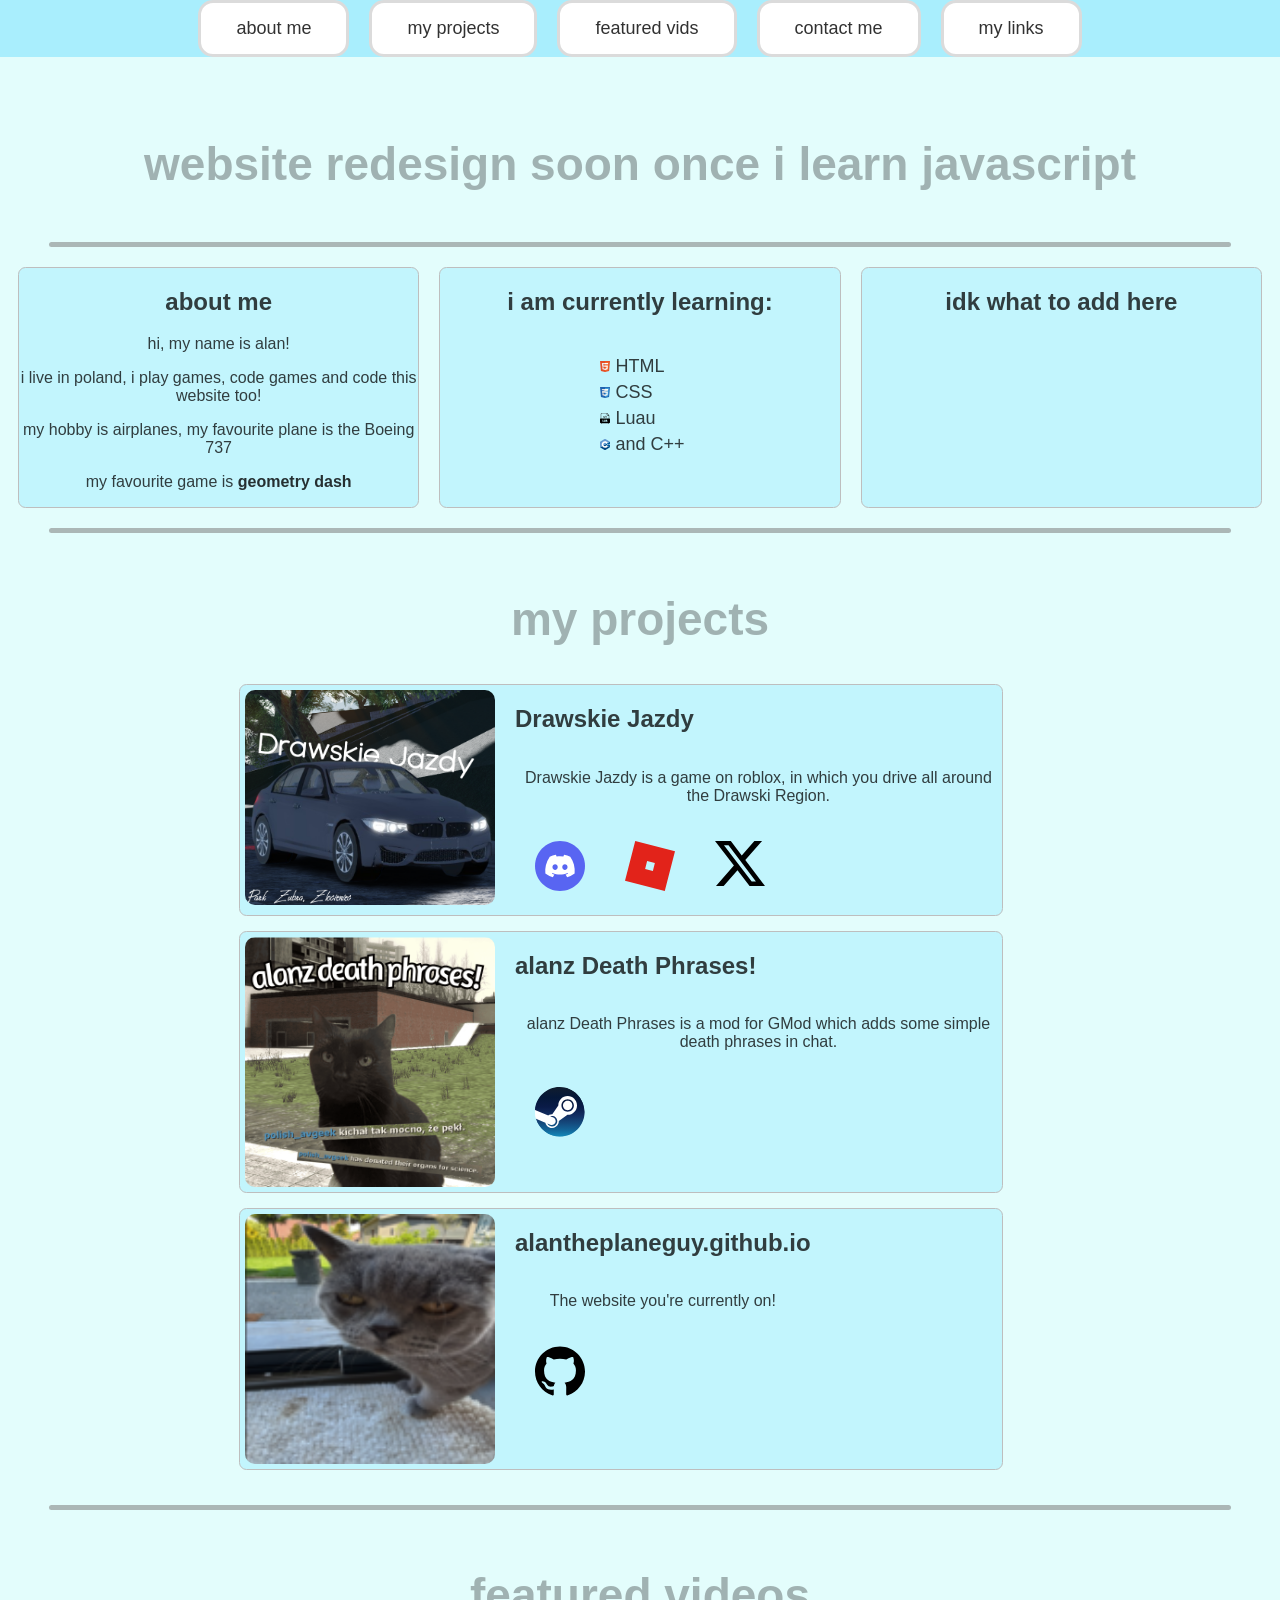
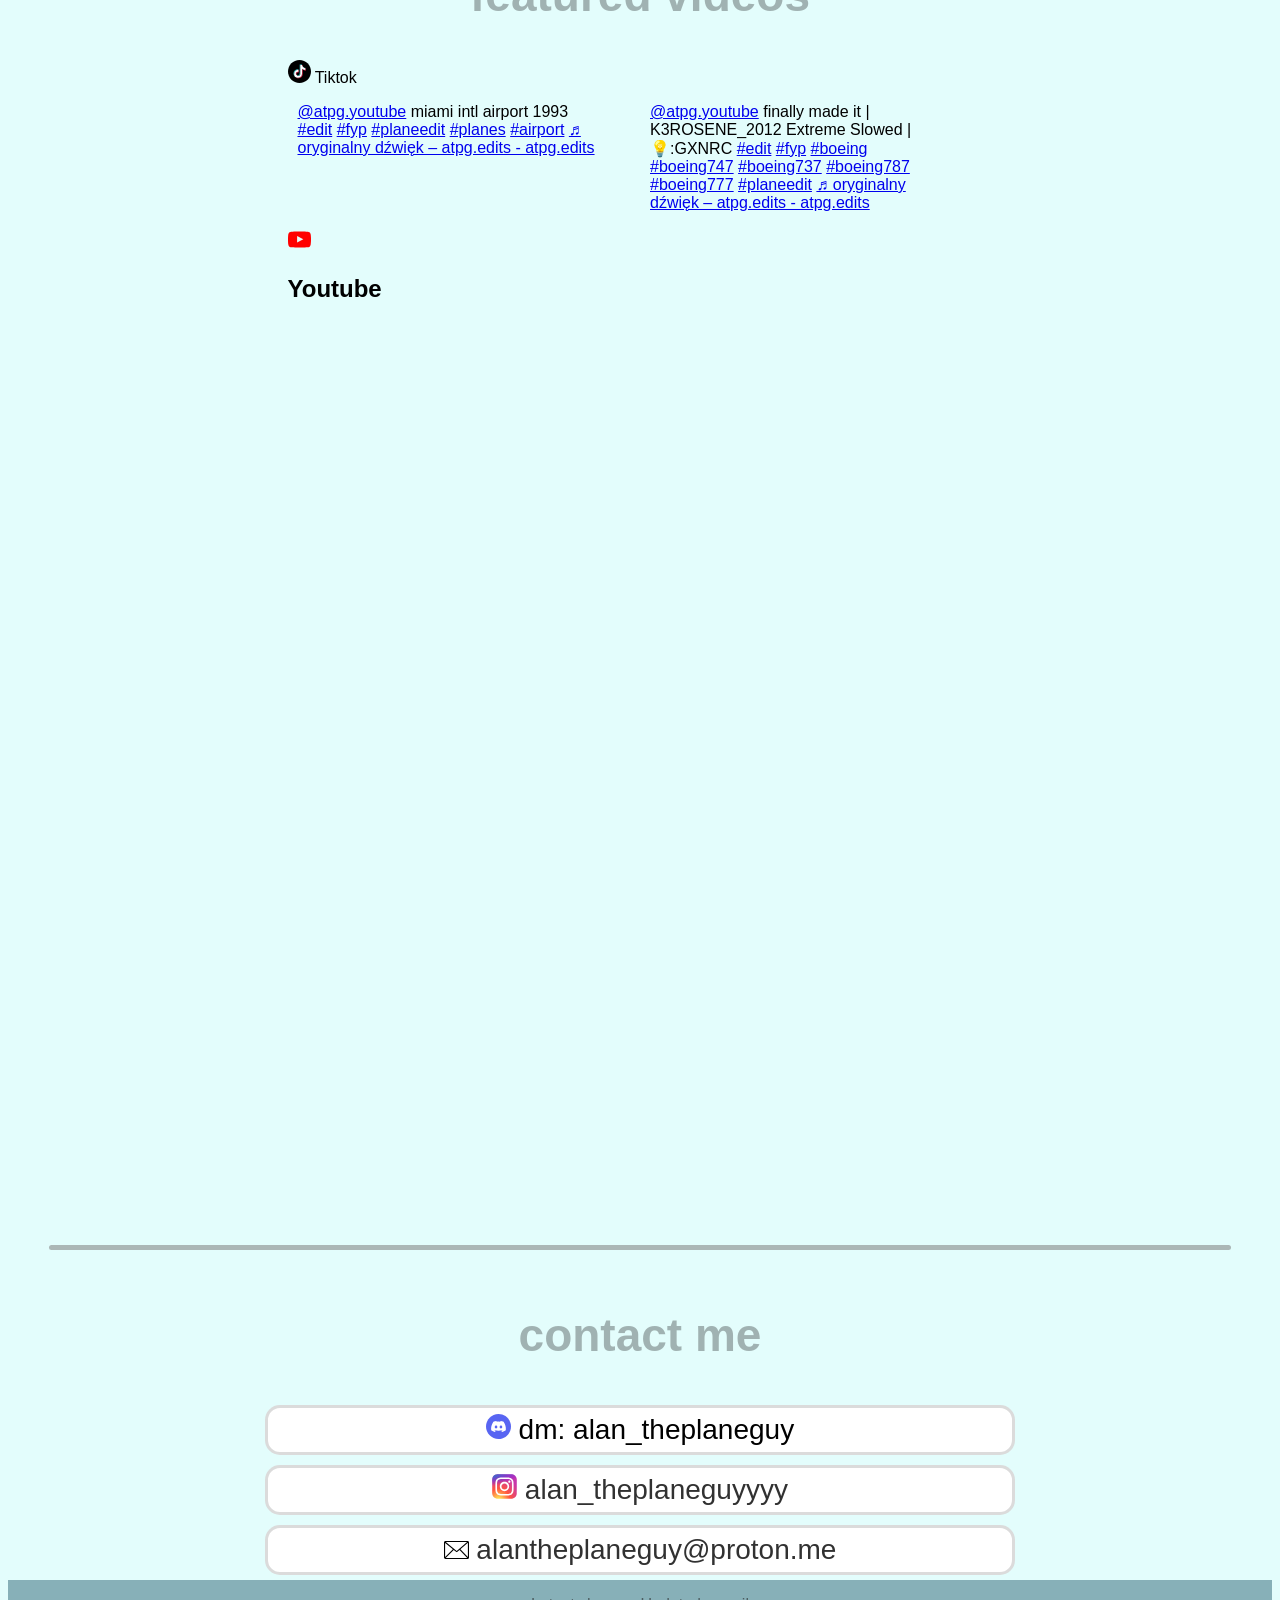
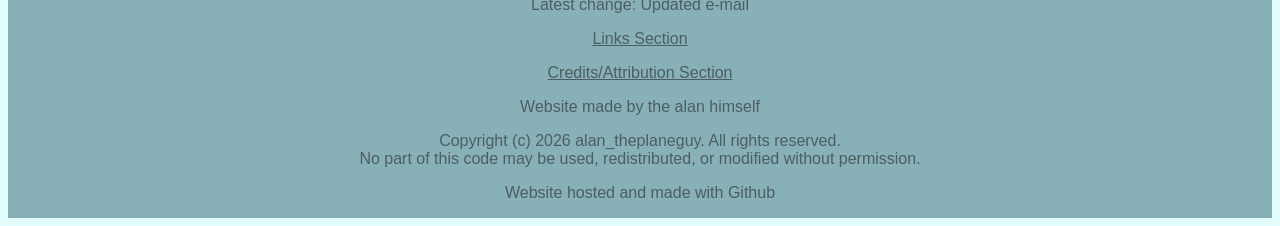
==== commit 4194f5ec: "changed title" ====
--- a/index.html
+++ b/index.html
@@ -24,7 +24,7 @@
     </header>
     <main>
         <div class="main-container">
-        <br><h1>alan_theplaneguy.github.io</h1>
+        <br><h1>website redesign soon once i learn javascript</h1>
             <hr class="divider">
             <section id="aboutmesection" class="aboutmesection">
                 <article id="aboutme" class="aboutme">
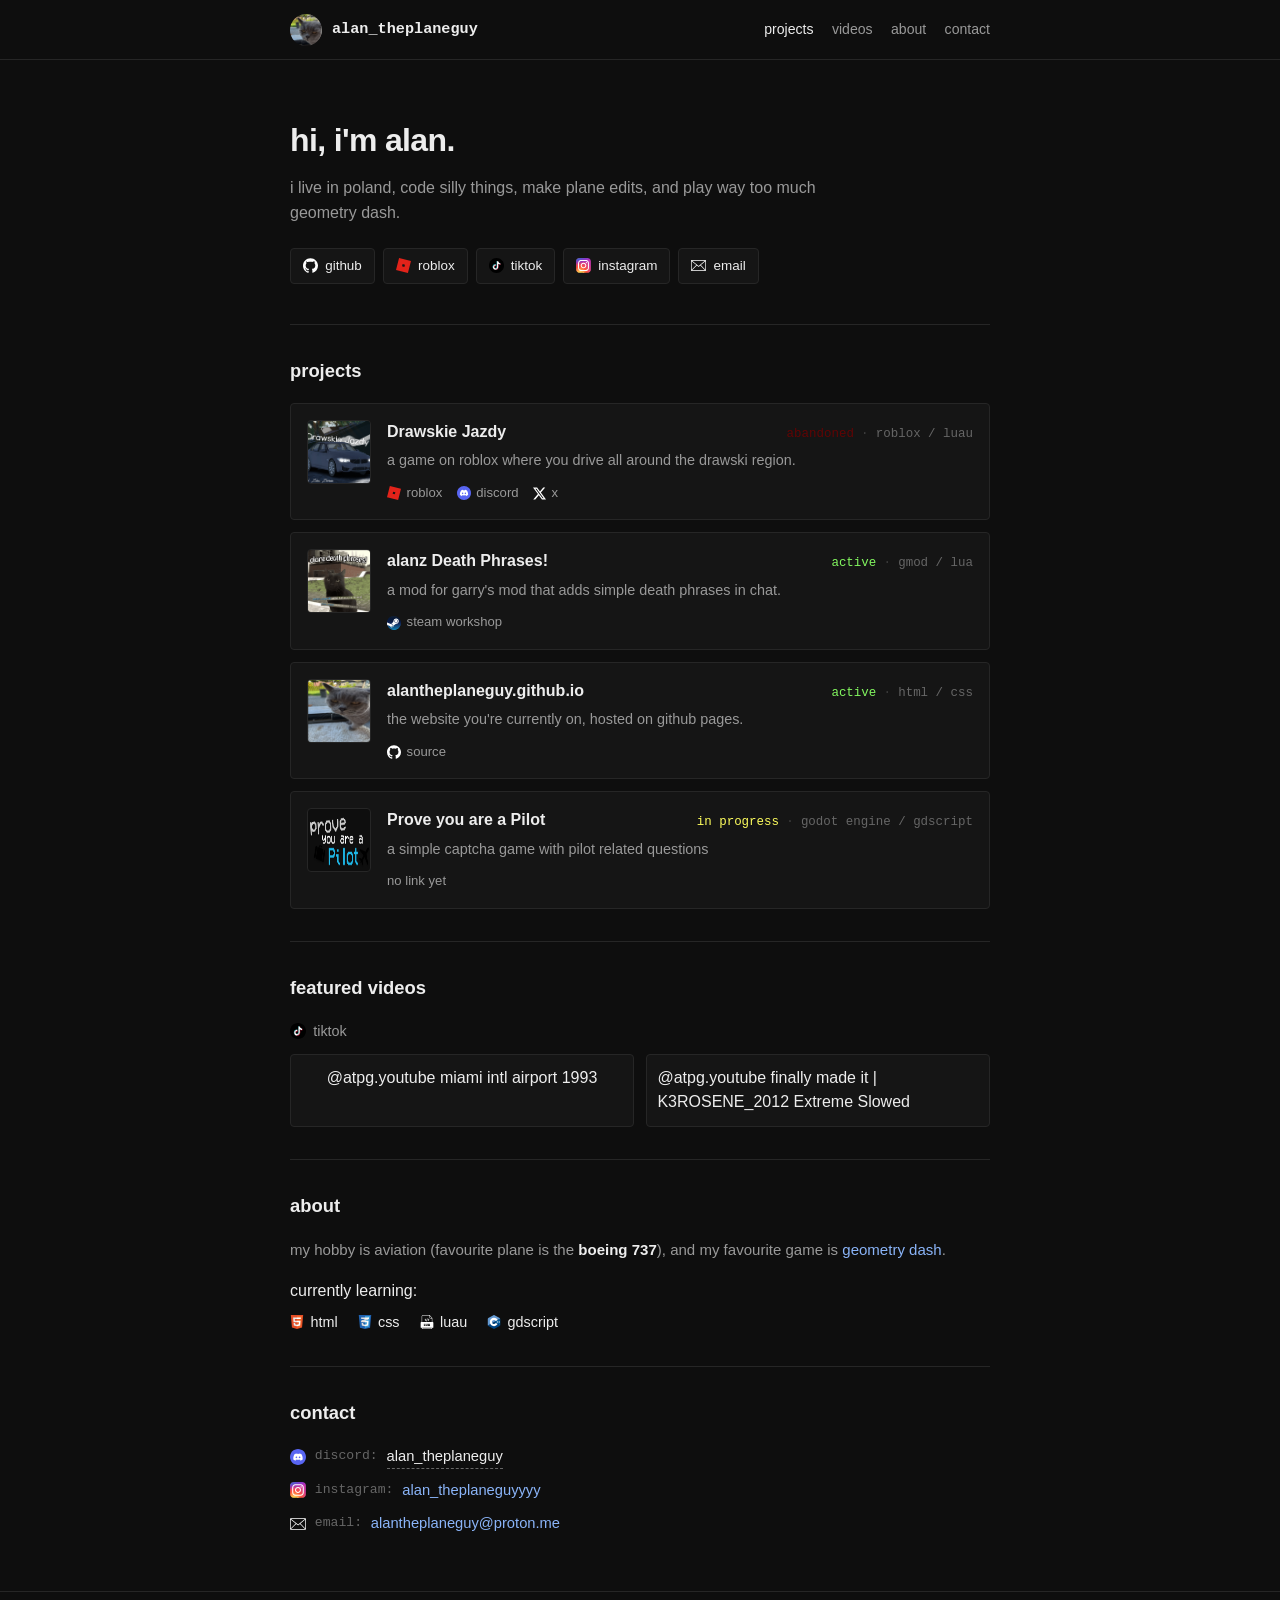
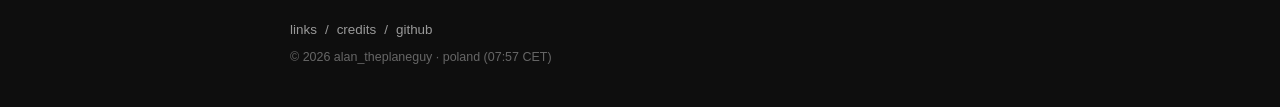
==== commit 87b6c907: "transfer new website files (redesign done! :> )" ====
--- a/index.html
+++ b/index.html
@@ -1,120 +1,247 @@
 <!DOCTYPE html>
 <html lang="en">
+
 <head>
-    <meta charset="UTF-8">
-    <meta name="viewport" content="width=device-width, initial-scale=1.0">
-    <title>alan_theplaneguy</title>
-    <link rel="stylesheet" href="/assets/styles/index-styles.css">
-    <link rel="icon" href="/assets/icons/favicon (1).ico">
-    <meta property="og:site_name" content="alantheplaneguy.github.io">
-    <meta property="og:title" content="welcome to alantheplaneguy.github.io!">
-    <meta property="og:description" content="here you can find some information about me, my links, my projects and ways to contact me too!">
-    <meta property="og:url" content="https://alantheplaneguy.github.io">
-    <meta property="og:image" content="https://alantheplaneguy.github.io/assets/icons/faviconbutjpeg.jpeg">
-    <meta name="twitter:card" content="summary_large_image">
-    <meta name="theme-color" content="#c2f5fd">
+  <meta charset="UTF-8">
+  <meta name="viewport" content="width=device-width, initial-scale=1.0">
+  <title>alan_theplaneguy</title>
+  <link rel="stylesheet" href="/assets/styles/index.css">
+  <link rel="icon" href="/assets/icons/favicon (1).ico">
+  <meta property="og:site_name" content="alantheplaneguy.github.io">
+  <meta property="og:title" content="alan_theplaneguy">
+  <meta property="og:description" content="personal site — roblox & gmod dev, boeing 737 enthusiast, aviation edits.">
+  <meta property="og:url" content="https://alantheplaneguy.github.io">
+  <meta property="og:image" content="https://alantheplaneguy.github.io/assets/icons/faviconbutjpeg.jpeg">
+  <meta name="twitter:card" content="summary_large_image">
+  <meta name="theme-color" content="#0e0e0e">
 </head>
+
 <body>
-    <header>
-        <button class="headerbutton" id="aboutme"><a href="#aboutmesection" class="nobluelink">about me</a></button>
-        <button class="headerbutton" id="projects"><a href="#myprojectspage" class="nobluelink">my projects</a></button>
-        <button class="headerbutton" id="featuredvid"><a href="#featuredvidspage" class="nobluelink">featured vids</a></button>
-        <button class="headerbutton" id="contact"><a href="#contactmepage" class="nobluelink">contact me</a></button>
-        <button class="headerbutton" id="links"><a href="/links/" class="nobluelink">my links</a></button>
-    </header>
-    <main>
-        <div class="main-container">
-        <br><h1>website redesign soon once i learn javascript</h1>
-            <hr class="divider">
-            <section id="aboutmesection" class="aboutmesection">
-                <article id="aboutme" class="aboutme">
-                    <h2>about me</h2>
-                    <p>hi, my name is alan!</p>
-                    <p>i live in poland, i play games, code games and code this website too!</p>
-                    <p>my hobby is airplanes, my favourite plane is the Boeing 737</p>
-                    <p>my favourite game is <a class="nobluelink"href="https://geometrydash.com/"><b>geometry dash</b></a></p>
-                </article>
-                <article id="learning" class="aboutme">
-                    <h2>i am currently learning:</h2>
-                    <ul class="list_learning">
-                       <li><image src="/assets/icons/html-icon.svg" width="10"> HTML</image></li>
-                        <li><image src="/assets/icons/css-icon.svg" width="10"> CSS</image></li>
-                        <li><image src="/assets/icons/lua-code-file-black-icon.svg" width="10"> Luau</image></li>
-                        <li><image src="/assets/icons/c-plus-plus-programming-language-icon.svg" width="10"> and C++</image></li>
-                    </ul>
-                </article>
-                <article class="aboutme" id="idk">
-                    <h2>idk what to add here</h2>
-                </article>
-            </section>
-            <hr class="divider">
-            <section class="myprojectspage" id="myprojectspage">
-                <H1>my projects</H1>
-                <article class="project">
-                    <image src="/assets/icons/logo 2.png" width="250px" class="projectlogo"></image>
-                    <div class="projectinfo">
-                        <h2 class="projectname">Drawskie Jazdy</h2>
-                        <p>Drawskie Jazdy is a game on roblox, in which you drive all around the Drawski Region.</p>
-                        <div class="divlinks">
-                            <a href="https://discord.gg/pBj2AbWa4a" class="linkproject" target="_blank"><image src="/assets/icons/discord-round-color-icon.svg" width="50"></image></a>
-                            <a href="https://www.roblox.com/games/13662614888/Drawskie-Jazdy" class="linkproject" target="_blank"><image src="/assets/icons/roblox-icon.svg" width="50"></image></a>
-                            <a href="https://x.com/drjazdyofficial" class="linkproject" target="_blank"><image src="/assets/icons/x-social-media-black-icon.svg" width="50"></image></a>
-                        </div>
-                    </div>
-                </article>
-                <article class="project">
-                    <image src="/assets/icons/alanzdeathphrases (1).png" width="250px" class="projectlogo"></image>
-                    <div class="projectinfo">
-                        <h2 class="projectname">alanz Death Phrases!</h2>
-                        <p>alanz Death Phrases is a mod for GMod which adds some simple death phrases in chat.</p>
-                        <div class="divlinks">
-                            <a href="https://steamcommunity.com/sharedfiles/filedetails/?id=3716630164" class="linkproject" target="_blank"><image src="/assets/icons/steam-icon.svg" width="50"></image></a>
-                        </div>
-                    </div>
-                </article>
-                <article class="project">
-                    <image src="/assets/icons/favicon (1).ico" width="250px" class="projectlogo"></image>
-                    <div class="projectinfo">
-                        <h2 class="projectname">alantheplaneguy.github.io</h2>
-                        <p>The website you're currently on!</p>
-                        <div class="divlinks">
-                            <a href="https://github.com/alantheplaneguy/alantheplaneguy.github.io" class="linkproject" target="_blank"><image src="/assets/icons/github-icon.svg" width="50"></image></a>
-                        </div>
-                    </div>
-                </article>
-            </section>
-            <hr class="divider">
-            <section class="featuredvidspage" id="featuredvidspage">
-                <h1>featured videos</h1>
-                <img src="/assets/icons/tiktok-circle-icon.svg" width="23px"> Tiktok</img>
-                <div class="tiktokvids">
-                    <blockquote class="tiktok-embed" cite="https://www.tiktok.com/@atpg.youtube/video/7612339380472057110" data-video-id="7612339380472057110" style="max-width: 302.5px;min-width: 162.5px;" > <section> <a target="_blank" title="@atpg.youtube" href="https://www.tiktok.com/@atpg.youtube?refer=embed">@atpg.youtube</a> miami intl airport 1993 <a title="edit" target="_blank" href="https://www.tiktok.com/tag/edit?refer=embed">#edit</a>  <a title="fyp" target="_blank" href="https://www.tiktok.com/tag/fyp?refer=embed">#fyp</a> <a title="planeedit" target="_blank" href="https://www.tiktok.com/tag/planeedit?refer=embed">#planeedit</a> <a title="planes" target="_blank" href="https://www.tiktok.com/tag/planes?refer=embed">#planes</a> <a title="airport" target="_blank" href="https://www.tiktok.com/tag/airport?refer=embed">#airport</a> <a target="_blank" title="♬ oryginalny dźwięk – atpg.edits - atpg.edits" href="https://www.tiktok.com/music/oryginalny-dźwięk-–-atpgedits-7612339407684635414?refer=embed">♬ oryginalny dźwięk – atpg.edits - atpg.edits</a> </section> </blockquote> <script async src="https://www.tiktok.com/embed.js"></script>
-                    <blockquote class="tiktok-embed" cite="https://www.tiktok.com/@atpg.youtube/video/7565917881108581654" data-video-id="7565917881108581654" style="max-width: 302.5px;min-width: 162.5px;" > <section> <a target="_blank" title="@atpg.youtube" href="https://www.tiktok.com/@atpg.youtube?refer=embed">@atpg.youtube</a> finally made it | K3ROSENE_2012 Extreme Slowed |💡:GXNRC <a title="edit" target="_blank" href="https://www.tiktok.com/tag/edit?refer=embed">#edit</a> <a title="fyp" target="_blank" href="https://www.tiktok.com/tag/fyp?refer=embed">#fyp</a> <a title="boeing" target="_blank" href="https://www.tiktok.com/tag/boeing?refer=embed">#boeing</a> <a title="boeing747" target="_blank" href="https://www.tiktok.com/tag/boeing747?refer=embed">#boeing747</a> <a title="boeing737" target="_blank" href="https://www.tiktok.com/tag/boeing737?refer=embed">#boeing737</a> <a title="boeing787" target="_blank" href="https://www.tiktok.com/tag/boeing787?refer=embed">#boeing787</a> <a title="boeing777" target="_blank" href="https://www.tiktok.com/tag/boeing777?refer=embed">#boeing777</a> <a title="planeedit" target="_blank" href="https://www.tiktok.com/tag/planeedit?refer=embed">#planeedit</a> <a target="_blank" title="♬ oryginalny dźwięk – atpg.edits - atpg.edits" href="https://www.tiktok.com/music/oryginalny-dźwięk-–-atpgedits-7565917896883358467?refer=embed">♬ oryginalny dźwięk – atpg.edits - atpg.edits</a> </section> </blockquote> <script async src="https://www.tiktok.com/embed.js"></script>
-                </div>
-                <img src="/assets/icons/youtube-color-icon.svg" width="23px"><h2> Youtube</h2>
-                <iframe width="100%" height="447" src="https://www.youtube.com/embed/-WZX5RlYn74" title="𝒪𝐿𝐻𝒜 𝑀𝐸𝒩𝒮𝒜𝒢𝐸𝑀 (𝒮𝐿𝒪𝒲𝐸𝒟)" frameborder="0" allow="accelerometer; autoplay; clipboard-write; encrypted-media; gyroscope; picture-in-picture; web-share" referrerpolicy="strict-origin-when-cross-origin" allowfullscreen></iframe>
-                <iframe width="100%" height="447" src="https://www.youtube.com/embed/l5VG5KeiKns" title="goin #classic today 🎻" frameborder="0" allow="accelerometer; autoplay; clipboard-write; encrypted-media; gyroscope; picture-in-picture; web-share" referrerpolicy="strict-origin-when-cross-origin" allowfullscreen></iframe>
-            </section>
-            <hr class="divider">
-            <section class="contactmepage" id="contactmepage">
-                <H1>contact me</H1>
-                <div class="contact-container">
-                    <button class="contactmelink"><img src="assets/icons/discord-round-color-icon.svg" width="25px"> dm: alan_theplaneguy</button>
-                    <button class="contactmelink"><a href="https://www.instagram.com/alan_theplaneguyyyy/" class="nobluelink" target="_blank"><img src="assets/icons/ig-instagram-icon.svg" width="25px"> alan_theplaneguyyyy</a></button>
-                    <button class="contactmelink"><img src="assets/icons/envelope-line-icon.svg" width="25px"><a href="mailto:alantheplaneguy@proton.me" class="nobluelink"> alantheplaneguy@proton.me</a></button>
-                </div>
-            </section>
+  <header class="navbar">
+    <div class="nav-inner">
+        <a href="#" class="brand">
+            <img src="/assets/icons/faviconbutjpeg.jpeg" alt="profile picture" class="brand-logo" />
+            <span>alan_theplaneguy</span>
+        </a>
+      <nav class="nav-links">
+        <a href="#projects">projects</a>
+        <a href="#videos">videos</a>
+        <a href="#about">about</a>
+        <a href="#contact">contact</a>
+      </nav>
+    </div>
+  </header>
+  <main class="container">
+    <section class="hero">
+      <h1>hi, i'm alan.</h1>
+      <p class="hero-sub">
+        i live in poland, code silly things, make plane edits, and play way too much geometry dash.
+      </p>
+      <div class="social-row">
+        <a href="https://github.com/alantheplaneguy" target="_blank" class="link-btn">
+          <img src="/assets/icons/github-icon.svg" alt="" width="15" height="15" class="invert-icon">
+          <span>github</span>
+        </a>
+        <a href="https://www.roblox.com/games/13662614888/Drawskie-Jazdy" target="_blank" class="link-btn">
+          <img src="/assets/icons/roblox-icon.svg" alt="" width="15" height="15">
+          <span>roblox</span>
+        </a>
+        <a href="https://www.tiktok.com/@atpg.youtube" target="_blank" class="link-btn">
+          <img src="/assets/icons/tiktok-circle-icon.svg" alt="" width="15" height="15">
+          <span>tiktok</span>
+        </a>
+        <a href="https://www.instagram.com/alan_theplaneguyyyy/" target="_blank" class="link-btn">
+          <img src="/assets/icons/ig-instagram-icon.svg" alt="" width="15" height="15">
+          <span>instagram</span>
+        </a>
+        <a href="mailto:alantheplaneguy@proton.me" class="link-btn">
+          <img src="/assets/icons/envelope-line-icon.svg" alt="" width="15" height="15" class="invert-icon">
+          <span>email</span>
+        </a>
+      </div>
+    </section>
+    <section id="projects" class="section">
+      <h2>projects</h2>
+      <div class="project-list">
+        <article class="project-card">
+          <img src="/assets/icons/logo 2.png" alt="Drawskie Jazdy logo" class="project-thumb">
+          <div class="project-body">
+            <div class="project-top">
+              <h3>Drawskie Jazdy</h3>
+              <div class="project-meta">
+                <span style="color: #610404">abandoned</span>
+                <span class="sep">·</span>
+                <span>roblox / luau</span>
+              </div>
+            </div>
+            <p>a game on roblox where you drive all around the drawski region.</p>
+            <div class="project-links">
+              <a href="https://www.roblox.com/games/13662614888/Drawskie-Jazdy" target="_blank">
+                <img src="/assets/icons/roblox-icon.svg" alt="" width="14" height="14">
+                <span>roblox</span>
+              </a>
+              <a href="https://discord.gg/pBj2AbWa4a" target="_blank">
+                <img src="/assets/icons/discord-round-color-icon.svg" alt="" width="14" height="14">
+                <span>discord</span>
+              </a>
+              <a href="https://x.com/drjazdyofficial" target="_blank">
+                <img src="/assets/icons/x-social-media-black-icon.svg" alt="" width="13" height="13" class="invert-icon">
+                <span>x</span>
+              </a>
+            </div>
+          </div>
+        </article>
+        <article class="project-card">
+          <img src="/assets/icons/alanzdeathphrases (1).png" alt="alanz Death Phrases logo" class="project-thumb">
+          <div class="project-body">
+            <div class="project-top">
+              <h3>alanz Death Phrases!</h3>
+              <div class="project-meta">
+                <span style="color: #83f760">active</span>
+                <span class="sep">·</span>
+                <span>gmod / lua</span>
+              </div>
+            </div>
+            <p>a mod for garry's mod that adds simple death phrases in chat.</p>
+            <div class="project-links">
+              <a href="https://steamcommunity.com/sharedfiles/filedetails/?id=3716630164" target="_blank">
+                <img src="/assets/icons/steam-icon.svg" alt="" width="14" height="14">
+                <span>steam workshop</span>
+              </a>
+            </div>
+          </div>
+        </article>
+        <article class="project-card">
+          <img src="/assets/icons/favicon (1).ico" alt="Portfolio icon" class="project-thumb">
+          <div class="project-body">
+            <div class="project-top">
+              <h3>alantheplaneguy.github.io</h3>
+              <div class="project-meta">
+                <span style="color: #83f760">active</span>
+                <span class="sep">·</span>
+                <span>html / css</span>
+              </div>
+            </div>
+            <p>the website you're currently on, hosted on github pages.</p>
+            <div class="project-links">
+              <a href="https://github.com/alantheplaneguy/alantheplaneguy.github.io" target="_blank">
+                <img src="/assets/icons/github-icon.svg" alt="" width="14" height="14" class="invert-icon">
+                <span>source</span>
+              </a>
+            </div>
+          </div>
+        </article>
+        <article class="project-card">
+          <img src="/assets/icons/proveyouareapilotlogo.png" alt="Portfolio icon" class="project-thumb" style="object-fit: fill !important;">
+          <div class="project-body">
+            <div class="project-top">
+              <h3>Prove you are a Pilot</h3>
+              <div class="project-meta">
+                <span style="color: #fefe5d">in progress</span>
+                <span class="sep">·</span>
+                <span>godot engine / gdscript</span>
+              </div>
+            </div>
+            <p>a simple captcha game with pilot related questions</p>
+            <div class="project-links">
+            <a>
+                <span>no link yet</span>
+            </a>
+            </div>
+          </div>
+        </article>
+      </div>
+    </section>
+    <section id="videos" class="section">
+      <h2>featured videos</h2>
+      <div class="media-group">
+        <div class="media-label">
+          <img src="/assets/icons/tiktok-circle-icon.svg" alt="" width="16" height="16">
+          <span>tiktok</span>
         </div>
-    <footer>
-        <div class="footerdiv">
-            <a class="footerlinks"><p>Latest change: Updated e-mail</p></a>
-            <a class="footerlinks" href="/links/"><p>Links Section</p></a>
-            <a class="footerlinks" href="/attributions/"><p>Credits/Attribution Section</p></a>
-            <a class="footerlinks"><p>Website made by the alan himself</p></a>
-            <a class="footerlinks"><p>Copyright (c) 2026 alan_theplaneguy. All rights reserved. <br>No part of this code may be used, redistributed, or modified without permission.</p></a>
-            <a class="footerlinks"><p>Website hosted and made with Github</p></a>
+        <div class="tiktok-grid">
+          <div class="embed-box tiktok-box">
+            <blockquote class="tiktok-embed" cite="https://www.tiktok.com/@atpg.youtube/video/7612339380472057110"
+              data-video-id="7612339380472057110" style="max-width: 325px; min-width: 240px;">
+              <section>
+                <a target="_blank" title="@atpg.youtube"
+                  href="https://www.tiktok.com/@atpg.youtube?refer=embed">@atpg.youtube</a> miami intl airport 1993
+              </section>
+            </blockquote>
+          </div>
+          <div class="embed-box tiktok-box">
+            <blockquote class="tiktok-embed" cite="https://www.tiktok.com/@atpg.youtube/video/7565917881108581654"
+              data-video-id="7565917881108581654" style="max-width: 325px; min-width: 240px;">
+              <section>
+                <a target="_blank" title="@atpg.youtube"
+                  href="https://www.tiktok.com/@atpg.youtube?refer=embed">@atpg.youtube</a> finally made it |
+                K3ROSENE_2012 Extreme Slowed
+              </section>
+            </blockquote>
+          </div>
         </div>
-    </footer>
-    </main>
+        <script async src="https://www.tiktok.com/embed.js"></script>
+      </div>
+    </section>
+    <section id="about" class="section">
+      <h2>about</h2>
+      <div class="about-layout">
+        <p>
+          my hobby is aviation (favourite plane is the <strong>boeing 737</strong>), and my favourite game is <a
+            href="https://geometrydash.com/" target="_blank" class="text-link">geometry dash</a>.
+        </p>
+        <div class="learning-block">
+          <span class="mono-meta">currently learning:</span>
+          <ul class="skill-list">
+            <li><img src="/assets/icons/html-icon.svg" alt="" width="14" height="14"> html</li>
+            <li><img src="/assets/icons/css-icon.svg" alt="" width="14" height="14"> css</li>
+            <li><img src="/assets/icons/lua-code-file-black-icon.svg" alt="" width="14" height="14" class="invert-icon"> luau
+            </li>
+            <li><img src="/assets/icons/c-plus-plus-programming-language-icon.svg" alt="" width="14" height="14"> gdscript
+            </li>
+          </ul>
+        </div>
+      </div>
+    </section>
+    <section id="contact" class="section">
+      <h2>contact</h2>
+      <ul class="contact-list">
+        <li>
+          <img src="/assets/icons/discord-round-color-icon.svg" alt="" width="16" height="16">
+          <span class="contact-type">discord:</span>
+          <button type="button" id="copy-discord" class="copy-btn" title="Click to copy">
+          <span id="discord-user">alan_theplaneguy</span>
+          </button>
+        </li>
+        <li>
+          <img src="/assets/icons/ig-instagram-icon.svg" alt="" width="16" height="16">
+          <span class="contact-type">instagram:</span>
+          <a href="https://www.instagram.com/alan_theplaneguyyyy/" target="_blank"
+            class="text-link">alan_theplaneguyyyy</a>
+        </li>
+        <li>
+          <img src="/assets/icons/envelope-line-icon.svg" alt="" width="16" height="16" class="invert-icon">
+          <span class="contact-type">email:</span>
+          <a href="mailto:alantheplaneguy@proton.me" class="text-link">alantheplaneguy@proton.me</a>
+        </li>
+      </ul>
+    </section>
+  </main>
+  <footer class="footer">
+    <div class="container footer-inner">
+      <div class="footer-links">
+        <a href="/links/">links</a>
+        <span>/</span>
+        <a href="/attributions/">credits</a>
+        <span>/</span>
+        <a href="https://github.com/alantheplaneguy/alantheplaneguy.github.io" target="_blank">github</a>
+      </div>
+      <p class="footer-copy">
+        © 2026 alan_theplaneguy · poland (<span id="local-time">--:-- CET</span>)
+      </p>
+    </div>
+  </footer>
+  <script src="/assets/scripts/index.js"></script>
 </body>
+
 </html>
--- a/assets/styles/index.css
+++ b/assets/styles/index.css
@@ -0,0 +1,422 @@
+:root {
+    --bg: #0e0e0e;
+    --surface: #151515;
+    --surface-hover: #1b1b1b;
+    --border: #262626;
+    --border-hover: #3d3d3d;
+    --text: #ededed;
+    --muted: #999999;
+    --dim: #666666;
+    --accent: #8ab4f8;
+}
+
+* {
+    box-sizing: border-box;
+    margin: 0;
+    padding: 0;
+}
+
+html {
+    scroll-behavior: smooth;
+    background-color: var(--bg);
+    color: var(--text);
+    font-family: -apple-system, BlinkMacSystemFont, "Segoe UI", Roboto, Helvetica, Arial, sans-serif;
+    line-height: 1.55;
+}
+
+body {
+    min-height: 100vh;
+}
+
+a {
+    color: inherit;
+    text-decoration: none;
+}
+
+.invert-icon {
+    filter: invert(1) brightness(1.7);
+}
+
+.navbar {
+    position: sticky;
+    top: 0;
+    z-index: 100;
+    background: var(--bg);
+    border-bottom: 1px solid var(--border);
+}
+
+.nav-inner {
+    max-width: 740px;
+    margin: 0 auto;
+    padding: 0.85rem 1.25rem;
+    display: flex;
+    align-items: center;
+    justify-content: space-between;
+    gap: 1rem;
+}
+
+.brand {
+    display: inline-flex;
+    align-items: center;
+    gap: 10px;
+    font-family: ui-monospace, SFMono-Regular, Menlo, Monaco, Consolas, monospace;
+    font-size: 0.95rem;
+    font-weight: 600;
+    color: var(--text);
+    text-decoration: none;
+}
+
+.brand-logo {
+    width: 32px;
+    height: 32px;
+    border-radius: 50%;
+    object-fit: cover;
+}
+
+.nav-links {
+    display: flex;
+    align-items: center;
+    gap: 1.15rem;
+    flex-wrap: wrap;
+}
+
+.nav-links a {
+    font-size: 0.88rem;
+    color: var(--muted);
+}
+
+.nav-links a:hover {
+    color: var(--text);
+}
+
+.container {
+    max-width: 740px;
+    margin: 0 auto;
+    padding: 0 1.25rem;
+}
+
+.hero {
+    padding: 3.5rem 0 2.5rem;
+}
+
+.hero h1 {
+    font-size: 2rem;
+    font-weight: 700;
+    letter-spacing: -0.02em;
+    margin-bottom: 0.65rem;
+}
+
+.hero-sub {
+    color: var(--muted);
+    font-size: 1rem;
+    max-width: 540px;
+    margin-bottom: 1.4rem;
+}
+
+.social-row {
+    display: flex;
+    flex-wrap: wrap;
+    gap: 0.5rem;
+}
+
+.link-btn {
+    display: inline-flex;
+    align-items: center;
+    gap: 0.45rem;
+    background: var(--surface);
+    border: 1px solid var(--border);
+    color: var(--text);
+    font-size: 0.84rem;
+    padding: 0.4rem 0.75rem;
+    border-radius: 4px;
+}
+
+.link-btn:hover {
+    background: var(--surface-hover);
+    border-color: var(--border-hover);
+}
+
+.section {
+    padding: 2rem 0;
+    border-top: 1px solid var(--border);
+}
+
+.section h2 {
+    font-size: 1.15rem;
+    font-weight: 600;
+    margin-bottom: 1.1rem;
+    color: var(--text);
+}
+
+.project-list {
+    display: flex;
+    flex-direction: column;
+    gap: 0.75rem;
+}
+
+.project-card {
+    display: flex;
+    align-items: flex-start;
+    gap: 1rem;
+    padding: 1rem;
+    background: var(--surface);
+    border: 1px solid var(--border);
+    border-radius: 4px;
+}
+
+.project-card:hover {
+    border-color: var(--border-hover);
+}
+
+.project-thumb {
+    width: 64px;
+    height: 64px;
+    border-radius: 4px;
+    object-fit: cover;
+    background: var(--bg);
+    border: 1px solid var(--border);
+    flex-shrink: 0;
+}
+
+.project-body {
+    flex: 1;
+    min-width: 0;
+}
+
+.project-top {
+    display: flex;
+    align-items: baseline;
+    justify-content: space-between;
+    gap: 0.75rem;
+    flex-wrap: wrap;
+    margin-bottom: 0.3rem;
+}
+
+.project-top h3 {
+    font-size: 1rem;
+    font-weight: 600;
+}
+
+
+.project-body p {
+    font-size: 0.9rem;
+    color: var(--muted);
+    margin-bottom: 0.7rem;
+}
+
+.project-links {
+    display: flex;
+    flex-wrap: wrap;
+    gap: 0.9rem;
+}
+
+.project-links a {
+    display: inline-flex;
+    align-items: center;
+    gap: 0.35rem;
+    font-size: 0.82rem;
+    color: var(--muted);
+}
+
+.project-links a:hover {
+    color: var(--text);
+    text-decoration: underline;
+}
+
+.media-group + .media-group {
+    margin-top: 1.5rem;
+}
+
+.media-label {
+    display: flex;
+    align-items: center;
+    gap: 0.45rem;
+    font-size: 0.9rem;
+    color: var(--muted);
+    margin-bottom: 0.75rem;
+}
+
+.video-grid {
+    display: grid;
+    grid-template-columns: repeat(auto-fit, minmax(290px, 1fr));
+    gap: 0.75rem;
+}
+
+.embed-box {
+    background: var(--surface);
+    border: 1px solid var(--border);
+    border-radius: 4px;
+    overflow: hidden;
+}
+
+.video-box {
+    aspect-ratio: 16 / 9;
+}
+
+.video-box iframe {
+    width: 100%;
+    height: 100%;
+    display: block;
+}
+
+.tiktok-grid {
+    display: grid;
+    grid-template-columns: repeat(auto-fit, minmax(280px, 1fr));
+    gap: 0.75rem;
+}
+
+.tiktok-box {
+    padding: 0.65rem;
+    display: flex;
+    justify-content: center;
+}
+
+.about-layout p {
+    font-size: 0.94rem;
+    color: var(--muted);
+    margin-bottom: 1.1rem;
+}
+
+.about-layout strong {
+    color: var(--text);
+    font-weight: 600;
+}
+
+.text-link {
+    color: var(--accent);
+}
+
+.text-link:hover {
+    text-decoration: underline;
+}
+
+.learning-block {
+    display: flex;
+    flex-direction: column;
+    gap: 0.5rem;
+}
+
+.skill-list {
+    list-style: none;
+    display: flex;
+    flex-wrap: wrap;
+    gap: 0.6rem 1.25rem;
+}
+
+.skill-list li {
+    display: inline-flex;
+    align-items: center;
+    gap: 0.4rem;
+    font-size: 0.9rem;
+    color: var(--text);
+}
+
+.contact-list {
+    list-style: none;
+    display: flex;
+    flex-direction: column;
+    gap: 0.65rem;
+}
+
+.contact-list li {
+    display: flex;
+    align-items: center;
+    gap: 0.55rem;
+    font-size: 0.92rem;
+}
+
+.contact-type {
+    color: var(--dim);
+    font-family: ui-monospace, SFMono-Regular, Menlo, Monaco, Consolas, monospace;
+    font-size: 0.82rem;
+}
+
+.footer {
+    margin-top: 1.5rem;
+    border-top: 1px solid var(--border);
+    padding: 1.75rem 0 2.5rem;
+}
+
+.footer-inner {
+    display: flex;
+    flex-direction: column;
+    gap: 0.45rem;
+}
+
+.footer-links {
+    display: flex;
+    gap: 0.5rem;
+    font-size: 0.84rem;
+    color: var(--muted);
+}
+
+.footer-links a:hover {
+    color: var(--text);
+    text-decoration: underline;
+}
+
+.footer-copy {
+    font-size: 0.78rem;
+    color: var(--dim);
+}
+
+@media (max-width: 540px) {
+    .hero {
+        padding: 2.5rem 0 2rem;
+    }
+
+    .hero h1 {
+        font-size: 1.65rem;
+    }
+
+    .project-card {
+        flex-direction: column;
+    }
+
+    .project-thumb {
+        width: 52px;
+        height: 52px;
+    }
+}
+
+.nav-links a.active {
+    color: var(--text);
+}
+
+.copy-btn {
+    background: none;
+    border: none;
+    padding: 0;
+    font: inherit;
+    color: var(--text);
+    cursor: pointer;
+    border-bottom: 1px dashed var(--dim);
+}
+
+.copy-btn:hover {
+    color: var(--accent);
+    border-bottom-color: var(--accent);
+}
+
+.copy-btn.copied {
+    color: #4ade80;
+    border-bottom-color: #4ade80;
+}
+
+.project-meta {
+    display: flex;
+    align-items: center;
+    gap: 0.45rem;
+    font-family: ui-monospace, SFMono-Regular, Menlo, Monaco, Consolas, monospace;
+    font-size: 0.78rem;
+    color: var(--dim);
+}
+
+.project-meta .sep {
+    color: #3d3d3d;
+}
+
+.status-done {
+    color: var(--muted);
+}
+
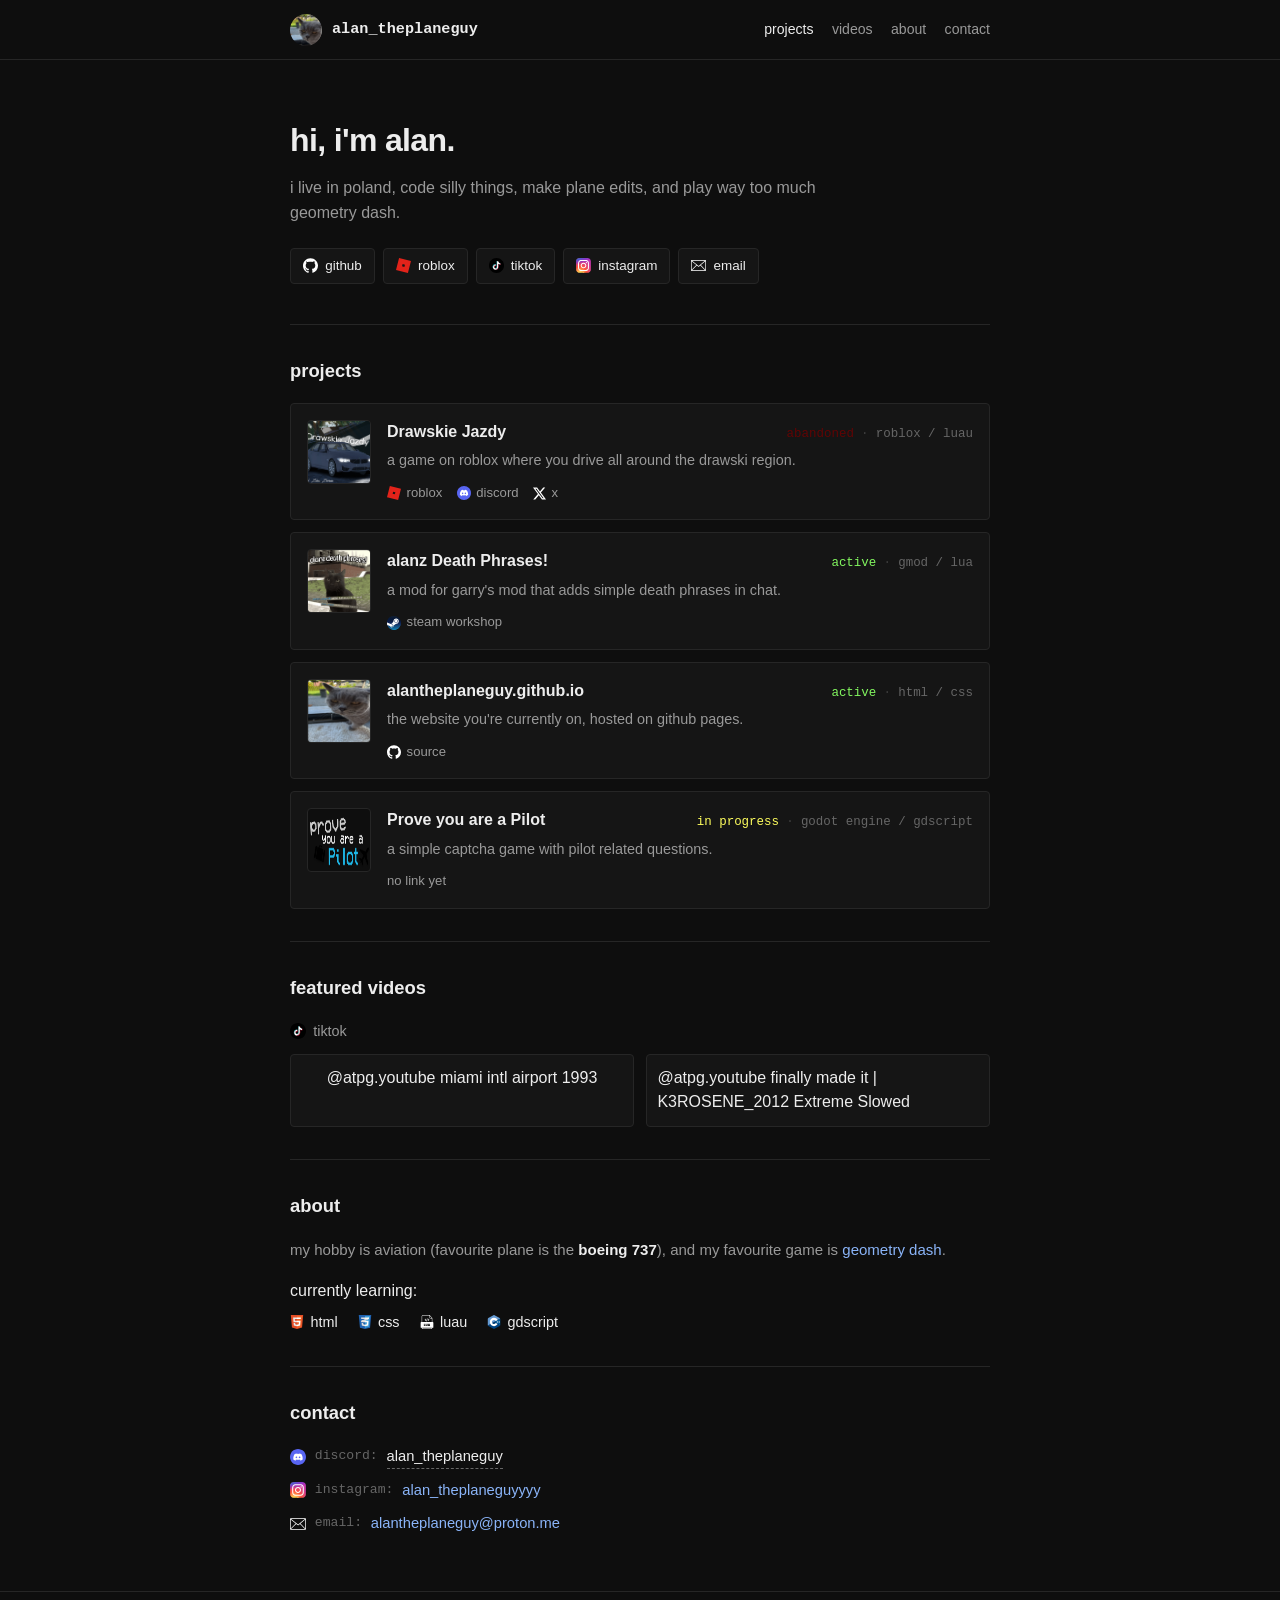
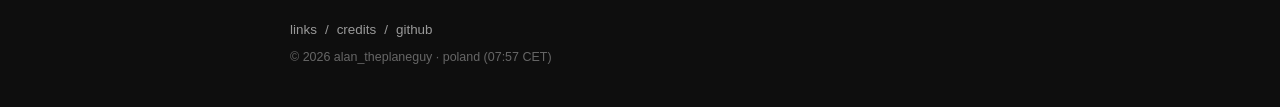
==== commit c894b992: "spelling mistake" ====
--- a/index.html
+++ b/index.html
@@ -142,7 +142,7 @@
                 <span>godot engine / gdscript</span>
               </div>
             </div>
-            <p>a simple captcha game with pilot related questions</p>
+            <p>a simple captcha game with pilot related questions.</p>
             <div class="project-links">
             <a>
                 <span>no link yet</span>
